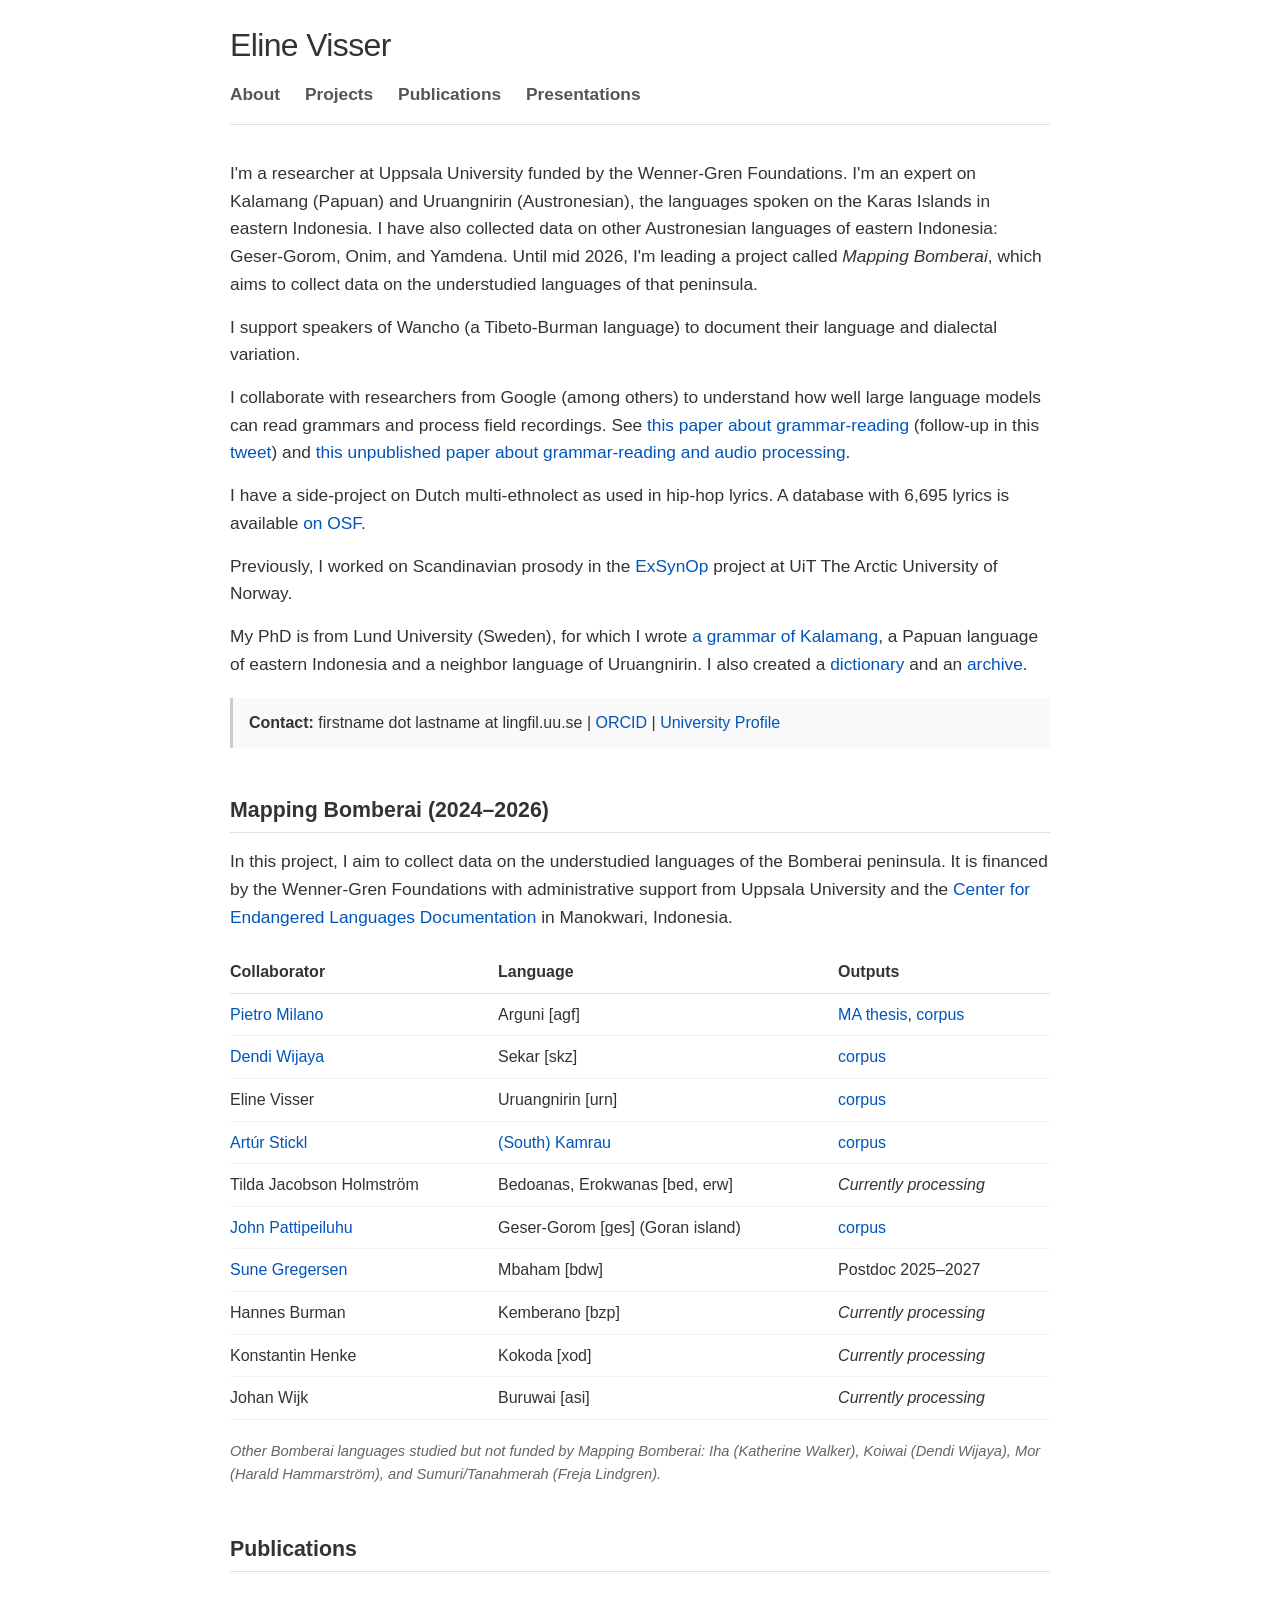
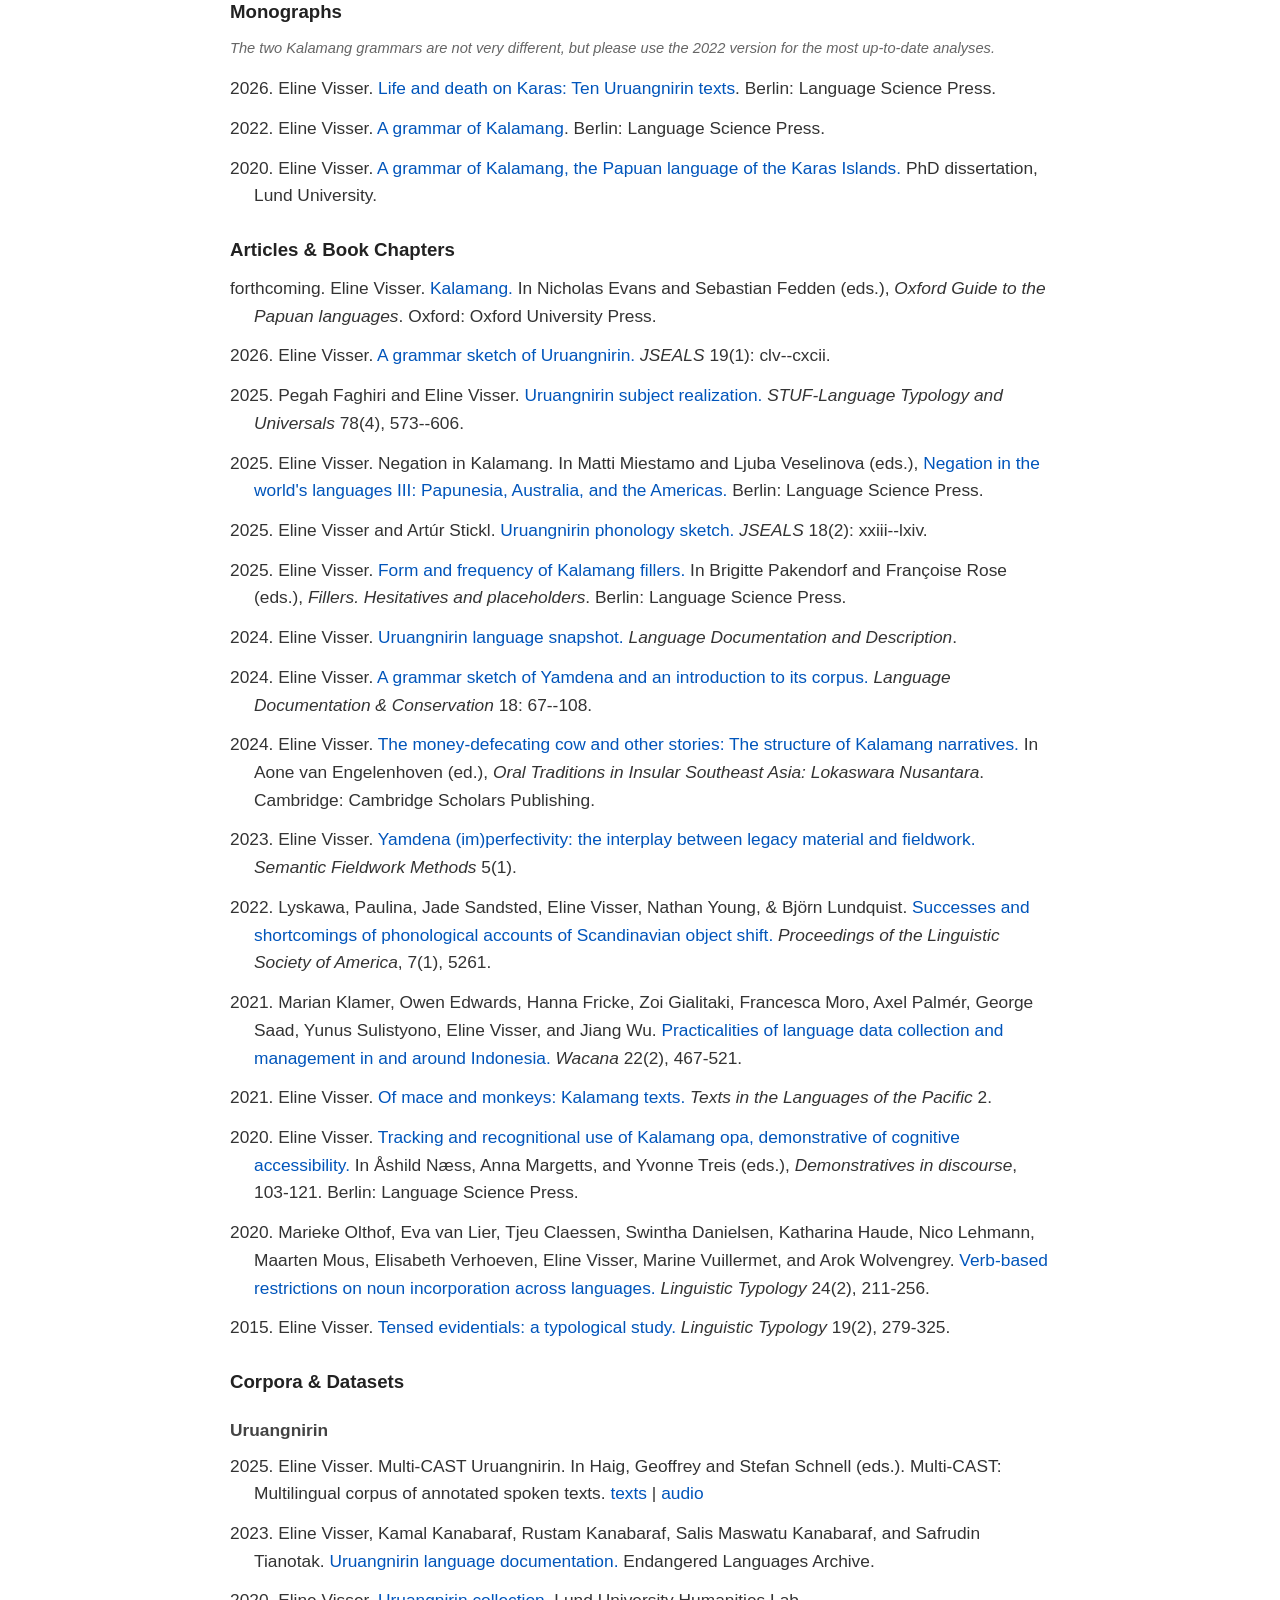
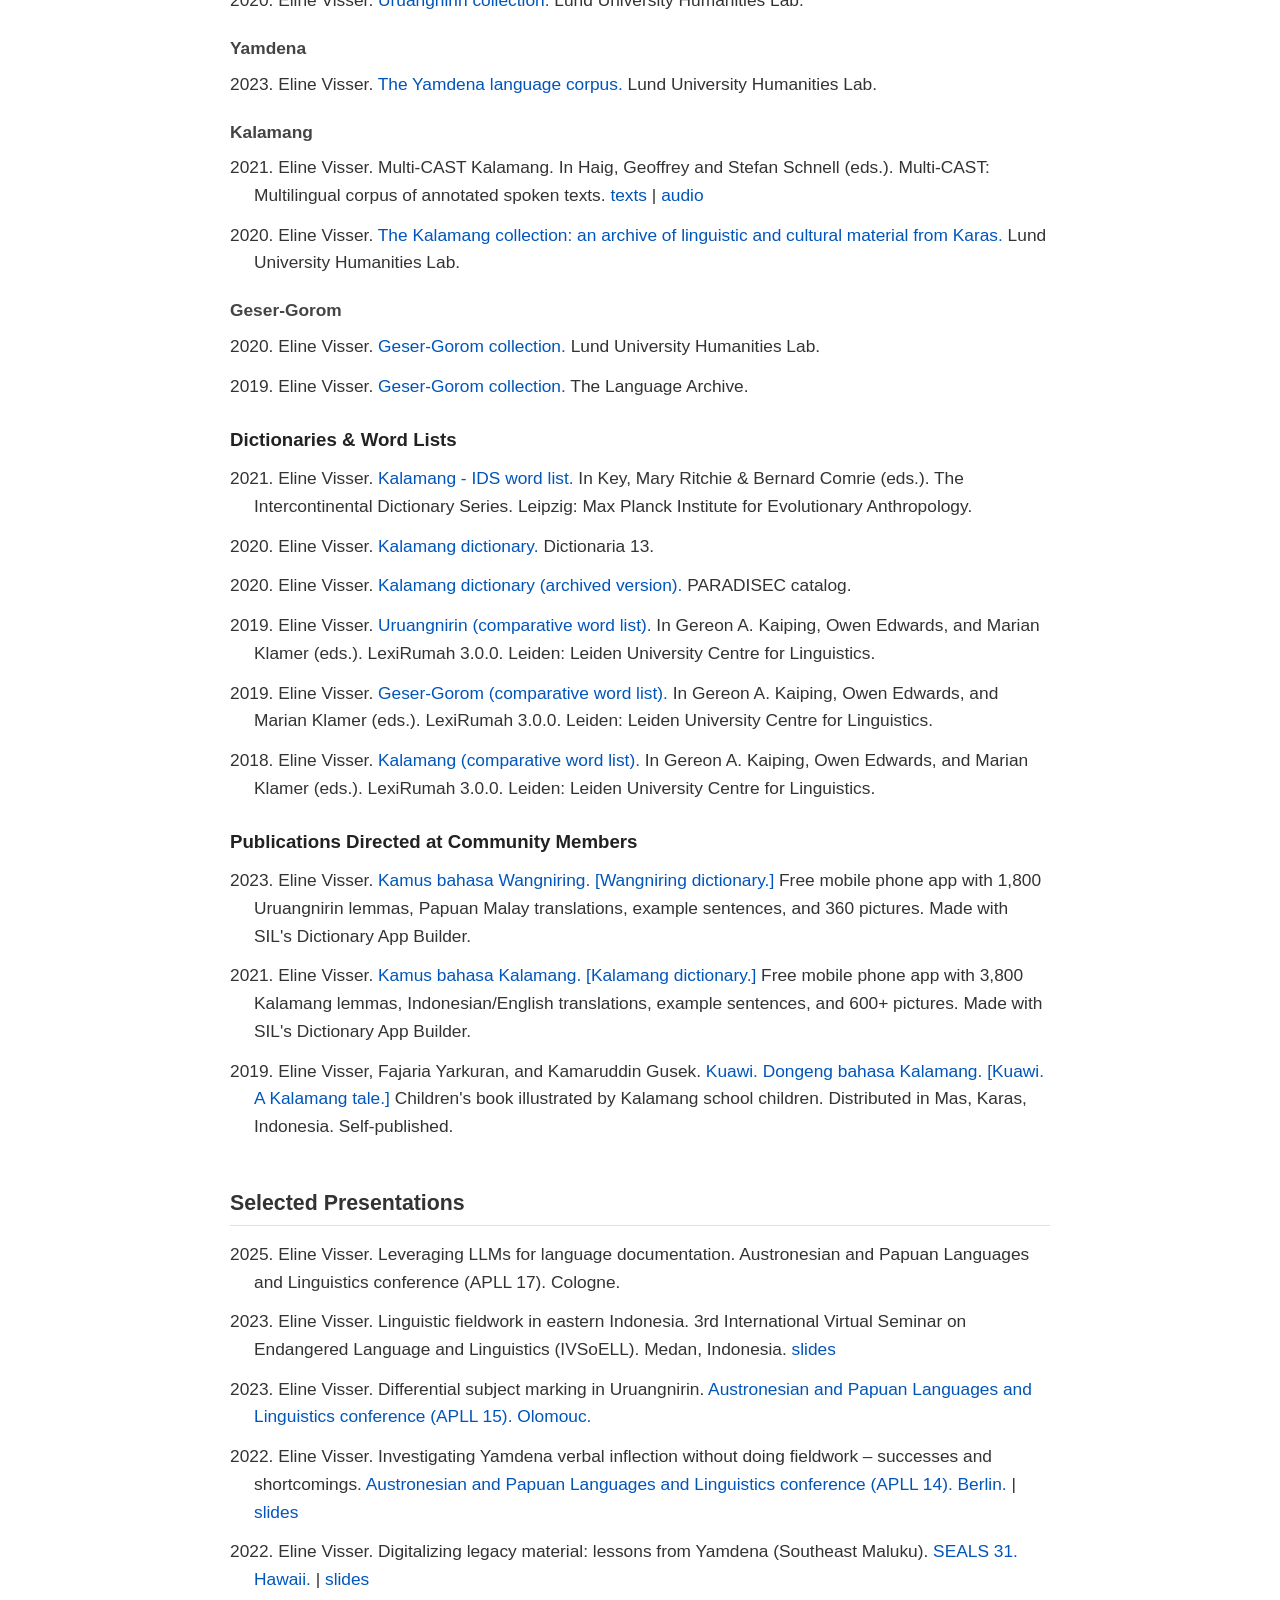
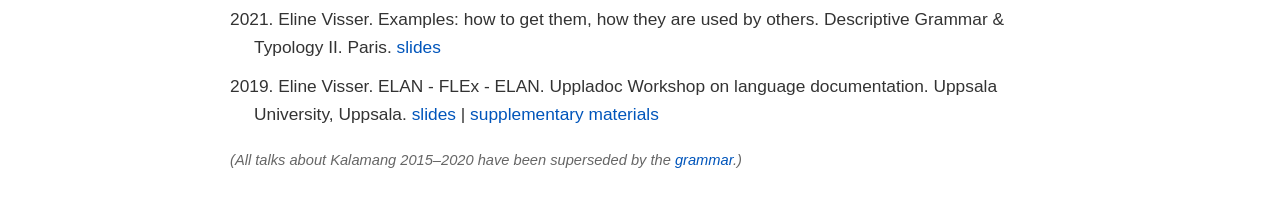
==== index.html @ e6d96c5e "link rel stylesheet" ====
<!DOCTYPE html>
<html lang="en">

<head>
    <meta charset="UTF-8">
    <meta name="viewport" content="width=device-width, initial-scale=1.0">
    <title>Eline Visser - Academic Page</title>
    <link rel="stylesheet" type="text/css" href="/css/main.css">
</head>

<body>

    <header>
        <h1>Eline Visser</h1>
        <nav>
            <ul>
                <li><a href="#about">About</a></li>
                <li><a href="#projects">Projects</a></li>
                <li><a href="#publications">Publications</a></li>
                <li><a href="#presentations">Presentations</a></li>
            </ul>
        </nav>
    </header>

    <main>
        <section id="about">
            <p>I'm a researcher at Uppsala University funded by the Wenner-Gren Foundations. I'm an expert on Kalamang (Papuan) and Uruangnirin (Austronesian), the languages spoken on the Karas Islands in eastern Indonesia. I have also collected data on other Austronesian languages of eastern Indonesia: Geser-Gorom, Onim, and Yamdena. Until mid 2026, I'm leading a project called <em>Mapping Bomberai</em>, which aims to collect data on the understudied languages of that peninsula.</p>

            <p>I support speakers of Wancho (a Tibeto-Burman language) to document their language and dialectal variation.</p>

            <p>I collaborate with researchers from Google (among others) to understand how well large language models can read grammars and process field recordings. See <a href="https://doi.org/10.48550/arXiv.2309.16575" target="_blank" rel="noopener noreferrer">this paper about grammar-reading</a> (follow-up in this <a href="https://twitter.com/jeffdean/status/1758149033473020081" target="_blank" rel="noopener noreferrer">tweet</a>) and <a href="https://openreview.net/forum?id=sjvz40tazX" target="_blank" rel="noopener noreferrer">this unpublished paper about grammar-reading and audio processing</a>.</p>

            <p>I have a side-project on Dutch multi-ethnolect as used in hip-hop lyrics. A database with 6,695 lyrics is available <a href="https://osf.io/e5wjt/" target="_blank" rel="noopener noreferrer">on OSF</a>.</p>

            <p>Previously, I worked on Scandinavian prosody in the <a href="https://en.uit.no/research/acqva/project?p_document_id=665279&pid=665743" target="_blank" rel="noopener noreferrer">ExSynOp</a> project at UiT The Arctic University of Norway.</p>

            <p>My PhD is from Lund University (Sweden), for which I wrote <a href="https://langsci-press.org/catalog/book/344" target="_blank" rel="noopener noreferrer">a grammar of Kalamang</a>, a Papuan language of eastern Indonesia and a neighbor language of Uruangnirin. I also created a <a href="https://dictionaria.clld.org/contributions/kalamang" target="_blank" rel="noopener noreferrer">dictionary</a> and an <a href="http://hdl.handle.net/10050/00-0000-0000-0004-275A-A@view" target="_blank" rel="noopener noreferrer">archive</a>.</p>

            <div class="contact-info">
                <strong>Contact:</strong> firstname dot lastname at lingfil.uu.se | 
                <a href="https://orcid.org/0000-0001-8131-2302" target="_blank" rel="noopener noreferrer">ORCID</a> | 
                <a href="https://www.uu.se/kontakt-och-organisation/personal?query=N24-1151" target="_blank" rel="noopener noreferrer">University Profile</a>
            </div>
        </section>

        <section id="projects">
            <h2>Mapping Bomberai (2024–2026)</h2>
            <p>In this project, I aim to collect data on the understudied languages of the Bomberai peninsula. It is financed by the Wenner-Gren Foundations with administrative support from Uppsala University and the <a href="https://celd.phil-fak.uni-koeln.de/" target="_blank" rel="noopener noreferrer">Center for Endangered Languages Documentation</a> in Manokwari, Indonesia.</p>

            <table>
                <thead>
                    <tr>
                        <th>Collaborator</th>
                        <th>Language</th>
                        <th>Outputs</th>
                    </tr>
                </thead>
                <tbody>
                    <tr>
                        <td><a href="https://sites.google.com/view/pietro-milano/home-page" target="_blank" rel="noopener noreferrer">Pietro Milano</a></td>
                        <td>Arguni [agf]</td>
                        <td><a href="https://studenttheses.uu.nl/handle/20.500.12932/49378" target="_blank" rel="noopener noreferrer">MA thesis</a>, <a href="https://catalog.paradisec.org.au/collections/PM1" target="_blank" rel="noopener noreferrer">corpus</a></td>
                    </tr>
                    <tr>
                        <td><a href="https://scholar.google.com/citations?user=8Uvg9igAAAAJ&hl=id" target="_blank" rel="noopener noreferrer">Dendi Wijaya</a></td>
                        <td>Sekar [skz]</td>
                        <td><a href="https://catalog.paradisec.org.au/collections/DW1/" target="_blank" rel="noopener noreferrer">corpus</a></td>
                    </tr>
                    <tr>
                        <td>Eline Visser</td>
                        <td>Uruangnirin [urn]</td>
                        <td><a href="http://hdl.handle.net/2196/db439a6c-2473-4c16-9801-cc071a32bc34" target="_blank" rel="noopener noreferrer">corpus</a></td>
                    </tr>
                    <tr>
                        <td><a href="https://www.uu.se/en/contact-and-organisation/staff?query=N25-316" target="_blank" rel="noopener noreferrer">Artúr Stickl</a></td>
                        <td><a href="https://glottolog.org/resource/languoid/id/sout3425" target="_blank" rel="noopener noreferrer">(South) Kamrau</a></td>
                        <td><a href="https://catalog.paradisec.org.au/collections/AS4" target="_blank" rel="noopener noreferrer">corpus</a></td>
                    </tr>
                    <tr>
                        <td>Tilda Jacobson Holmström</td>
                        <td>Bedoanas, Erokwanas [bed, erw]</td>
                        <td><em>Currently processing</em></td>
                    </tr>
                    <tr>
                        <td><a href="https://scholar.google.com/citations?user=vqzNWm8AAAAJ&hl=id" target="_blank" rel="noopener noreferrer">John Pattipeiluhu</a></td>
                        <td>Geser-Gorom [ges] (Goran island)</td>
                        <td><a href="https://catalog.paradisec.org.au/collections/JAP1" target="_blank" rel="noopener noreferrer">corpus</a></td>
                    </tr>
                    <tr>
                        <td><a href="https://sgregersen.github.io/" target="_blank" rel="noopener noreferrer">Sune Gregersen</a></td>
                        <td>Mbaham [bdw]</td>
                        <td>Postdoc 2025–2027</td>
                    </tr>
                    <tr>
                        <td>Hannes Burman</td>
                        <td>Kemberano [bzp]</td>
                        <td><em>Currently processing</em></td>
                    </tr>
                    <tr>
                        <td>Konstantin Henke</td>
                        <td>Kokoda [xod]</td>
                        <td><em>Currently processing</em></td>
                    </tr>
                    <tr>
                        <td>Johan Wijk</td>
                        <td>Buruwai [asi]</td>
                        <td><em>Currently processing</em></td>
                    </tr>
                </tbody>
            </table>

            <p class="note">Other Bomberai languages studied but not funded by Mapping Bomberai: Iha (Katherine Walker), Koiwai (Dendi Wijaya), Mor (Harald Hammarström), and Sumuri/Tanahmerah (Freja Lindgren).</p>
        </section>

        <section id="publications">
            <h2>Publications</h2>

            <h3>Monographs</h3>
            <p class="note">The two Kalamang grammars are not very different, but please use the 2022 version for the most up-to-date analyses.</p>
            <ul class="bib-list">
                <li>2026. Eline Visser. <a href="https://langsci-press.org/catalog/book/586" target="_blank" rel="noopener noreferrer">Life and death on Karas: Ten Uruangnirin texts</a>. Berlin: Language Science Press.</li>
                <li>2022. Eline Visser. <a href="https://langsci-press.org/catalog/book/344" target="_blank" rel="noopener noreferrer">A grammar of Kalamang</a>. Berlin: Language Science Press.</li>
                <li>2020. Eline Visser. <a href="https://portal.research.lu.se/en/publications/a-grammar-of-kalamang-the-papuan-language-of-the-karas-islands" target="_blank" rel="noopener noreferrer">A grammar of Kalamang, the Papuan language of the Karas Islands.</a> PhD dissertation, Lund University.</li>
            </ul>

            <h3>Articles & Book Chapters</h3>
            <ul class="bib-list">
                <li>forthcoming. Eline Visser. <a href="https://global.oup.com/academic/product/the-oxford-guide-to-the-papuan-languages-9780198849483" target="_blank" rel="noopener noreferrer">Kalamang.</a> In Nicholas Evans and Sebastian Fedden (eds.), <em>Oxford Guide to the Papuan languages</em>. Oxford: Oxford University Press.</li>
                <li>2026. Eline Visser. <a href="https://doi.org/10.21313/10524/52559" target="_blank" rel="noopener noreferrer">A grammar sketch of Uruangnirin.</a> <em>JSEALS</em> 19(1): clv--cxcii.</li>
                <li>2025. Pegah Faghiri and Eline Visser. <a href="https://doi.org/10.1515/stuf-2025-2025" target="_blank" rel="noopener noreferrer">Uruangnirin subject realization.</a> <em>STUF-Language Typology and Universals</em> 78(4), 573--606.</li>
                <li>2025. Eline Visser. Negation in Kalamang. In Matti Miestamo and Ljuba Veselinova (eds.), <a href="https://langsci-press.org/catalog/book/497" target="_blank" rel="noopener noreferrer">Negation in the world's languages III: Papunesia, Australia, and the Americas.</a> Berlin: Language Science Press.</li>
                <li>2025. Eline Visser and Artúr Stickl. <a href="https://hdl.handle.net/10524/52547" target="_blank" rel="noopener noreferrer">Uruangnirin phonology sketch.</a> <em>JSEALS</em> 18(2): xxiii--lxiv.</li>
                <li>2025. Eline Visser. <a href="https://langsci-press.org/catalog/book/484" target="_blank" rel="noopener noreferrer">Form and frequency of Kalamang fillers.</a> In Brigitte Pakendorf and Françoise Rose (eds.), <em>Fillers. Hesitatives and placeholders</em>. Berlin: Language Science Press.</li>
                <li>2024. Eline Visser. <a href="https://doi.org/10.25894/ldd.993" target="_blank" rel="noopener noreferrer">Uruangnirin language snapshot.</a> <em>Language Documentation and Description</em>.</li>
                <li>2024. Eline Visser. <a href="https://hdl.handle.net/10125/74789" target="_blank" rel="noopener noreferrer">A grammar sketch of Yamdena and an introduction to its corpus.</a> <em>Language Documentation & Conservation</em> 18: 67--108.</li>
                <li>2024. Eline Visser. <a href="https://www.cambridgescholars.com/product/978-1-5275-6051-2/" target="_blank" rel="noopener noreferrer">The money-defecating cow and other stories: The structure of Kalamang narratives.</a> In Aone van Engelenhoven (ed.), <em>Oral Traditions in Insular Southeast Asia: Lokaswara Nusantara</em>. Cambridge: Cambridge Scholars Publishing.</li>
                <li>2023. Eline Visser. <a href="https://ojs.library.ubc.ca/index.php/storyboards/issue/view/183154" target="_blank" rel="noopener noreferrer">Yamdena (im)perfectivity: the interplay between legacy material and fieldwork.</a> <em>Semantic Fieldwork Methods</em> 5(1).</li>
                <li>2022. Lyskawa, Paulina, Jade Sandsted, Eline Visser, Nathan Young, & Björn Lundquist. <a href="https://doi.org/10.3765/plsa.v7i1.5261" target="_blank" rel="noopener noreferrer">Successes and shortcomings of phonological accounts of Scandinavian object shift.</a> <em>Proceedings of the Linguistic Society of America</em>, 7(1), 5261.</li>
                <li>2021. Marian Klamer, Owen Edwards, Hanna Fricke, Zoi Gialitaki, Francesca Moro, Axel Palmér, George Saad, Yunus Sulistyono, Eline Visser, and Jiang Wu. <a href="https://wacana.ui.ac.id/index.php/wjhi/issue/view/54/showToc" target="_blank" rel="noopener noreferrer">Practicalities of language data collection and management in and around Indonesia.</a> <em>Wacana</em> 22(2), 467-521.</li>
                <li>2021. Eline Visser. <a href="https://www.langlxmelanesia.com/tilp" target="_blank" rel="noopener noreferrer">Of mace and monkeys: Kalamang texts.</a> <em>Texts in the Languages of the Pacific</em> 2.</li>
                <li>2020. Eline Visser. <a href="https://zenodo.org/record/4054814" target="_blank" rel="noopener noreferrer">Tracking and recognitional use of Kalamang opa, demonstrative of cognitive accessibility.</a> In Åshild Næss, Anna Margetts, and Yvonne Treis (eds.), <em>Demonstratives in discourse</em>, 103-121. Berlin: Language Science Press.</li>
                <li>2020. Marieke Olthof, Eva van Lier, Tjeu Claessen, Swintha Danielsen, Katharina Haude, Nico Lehmann, Maarten Mous, Elisabeth Verhoeven, Eline Visser, Marine Vuillermet, and Arok Wolvengrey. <a href="https://www.degruyter.com/document/doi/10.1515/lingty-2020-2054/html" target="_blank" rel="noopener noreferrer">Verb-based restrictions on noun incorporation across languages.</a> <em>Linguistic Typology</em> 24(2), 211-256.</li>
                <li>2015. Eline Visser. <a href="https://www.degruyter.com/document/doi/10.1515/lingty-2015-0009/html" target="_blank" rel="noopener noreferrer">Tensed evidentials: a typological study.</a> <em>Linguistic Typology</em> 19(2), 279-325.</li>
            </ul>

            <h3>Corpora & Datasets</h3>
            
            <h4>Uruangnirin</h4>
            <ul class="bib-list">
                <li>2025. Eline Visser. Multi-CAST Uruangnirin. In Haig, Geoffrey and Stefan Schnell (eds.). Multi-CAST: Multilingual corpus of annotated spoken texts. <a href="https://doi.org/10.48564/unibafd-jqgfp-vkj64" target="_blank" rel="noopener noreferrer">texts</a> | <a href="https://fis.uni-bamberg.de/handle/uniba/109180" target="_blank" rel="noopener noreferrer">audio</a></li>
                <li>2023. Eline Visser, Kamal Kanabaraf, Rustam Kanabaraf, Salis Maswatu Kanabaraf, and Safrudin Tianotak. <a href="http://hdl.handle.net/2196/db439a6c-2473-4c16-9801-cc071a32bc34" target="_blank" rel="noopener noreferrer">Uruangnirin language documentation.</a> Endangered Languages Archive.</li>
                <li>2020. Eline Visser. <a href="http://hdl.handle.net/10050/00-0000-0000-0003-C3E7-F@view" target="_blank" rel="noopener noreferrer">Uruangnirin collection.</a> Lund University Humanities Lab.</li>
            </ul>

            <h4>Yamdena</h4>
            <ul class="bib-list">
                <li>2023. Eline Visser. <a href="https://archive.humlab.lu.se/flat/islandora/object/lat%3A10050_da872602_a1ae_434a_a2fa_b5f3df776f91" target="_blank" rel="noopener noreferrer">The Yamdena language corpus.</a> Lund University Humanities Lab.</li>
            </ul>

            <h4>Kalamang</h4>
            <ul class="bib-list">
                <li>2021. Eline Visser. Multi-CAST Kalamang. In Haig, Geoffrey and Stefan Schnell (eds.). Multi-CAST: Multilingual corpus of annotated spoken texts. <a href="https://doi.org/10.48564/unibafd-jqgfp-vkj64" target="_blank" rel="noopener noreferrer">texts</a> | <a href="https://doi.org/10.48564/unibafd-z9wt8-jwd54" target="_blank" rel="noopener noreferrer">audio</a></li>
                <li>2020. Eline Visser. <a href="https://archive.humlab.lu.se/flat/islandora/object/lat%3A10050_00_0000_0000_0003_C3E8_1" target="_blank" rel="noopener noreferrer">The Kalamang collection: an archive of linguistic and cultural material from Karas.</a> Lund University Humanities Lab.</li>
            </ul>

            <h4>Geser-Gorom</h4>
            <ul class="bib-list">
                <li>2020. Eline Visser. <a href="http://hdl.handle.net/10050/00-0000-0000-0004-1F4A-9@view" target="_blank" rel="noopener noreferrer">Geser-Gorom collection.</a> Lund University Humanities Lab.</li>
                <li>2019. Eline Visser. <a href="https://hdl.handle.net/1839/8cdfd654-00e2-4c39-bc5f-882726eb6a31" target="_blank" rel="noopener noreferrer">Geser-Gorom collection.</a> The Language Archive.</li>
            </ul>

            <h3>Dictionaries & Word Lists</h3>
            <ul class="bib-list">
                <li>2021. Eline Visser. <a href="https://ids.clld.org/contributions/844" target="_blank" rel="noopener noreferrer">Kalamang - IDS word list.</a> In Key, Mary Ritchie & Bernard Comrie (eds.). The Intercontinental Dictionary Series. Leipzig: Max Planck Institute for Evolutionary Anthropology.</li>
                <li>2020. Eline Visser. <a href="https://dictionaria.clld.org/contributions/kalamang" target="_blank" rel="noopener noreferrer">Kalamang dictionary.</a> Dictionaria 13.</li>
                <li>2020. Eline Visser. <a href="https://catalog.paradisec.org.au/collections/EV1" target="_blank" rel="noopener noreferrer">Kalamang dictionary (archived version).</a> PARADISEC catalog.</li>
                <li>2019. Eline Visser. <a href="https://lexirumah.model-ling.eu/languages/urua1244" target="_blank" rel="noopener noreferrer">Uruangnirin (comparative word list).</a> In Gereon A. Kaiping, Owen Edwards, and Marian Klamer (eds.). LexiRumah 3.0.0. Leiden: Leiden University Centre for Linguistics.</li>
                <li>2019. Eline Visser. <a href="https://lexirumah.model-ling.eu/languages/gese1240" target="_blank" rel="noopener noreferrer">Geser-Gorom (comparative word list).</a> In Gereon A. Kaiping, Owen Edwards, and Marian Klamer (eds.). LexiRumah 3.0.0. Leiden: Leiden University Centre for Linguistics.</li>
                <li>2018. Eline Visser. <a href="https://lexirumah.model-ling.eu/languages/kara1499" target="_blank" rel="noopener noreferrer">Kalamang (comparative word list).</a> In Gereon A. Kaiping, Owen Edwards, and Marian Klamer (eds.). LexiRumah 3.0.0. Leiden: Leiden University Centre for Linguistics.</li>
            </ul>

            <h3>Publications Directed at Community Members</h3>
            <ul class="bib-list">
                <li>2023. Eline Visser. <a href="https://uio-my.sharepoint.com/:u:/g/personal/elinevi_uio_no/ESHRFYAwjtFLtpJppoIfFdAB8MI_vp3sbc1Xg5xFx4ZTmA?e=lMkgmE" target="_blank" rel="noopener noreferrer">Kamus bahasa Wangniring. [Wangniring dictionary.]</a> Free mobile phone app with 1,800 Uruangnirin lemmas, Papuan Malay translations, example sentences, and 360 pictures. Made with SIL's Dictionary App Builder.</li>
                <li>2021. Eline Visser. <a href="https://uio-my.sharepoint.com/:u:/g/personal/elinevi_uio_no/EdrzR77Nz1NNv7J6mN55kskBEZHq_jNtq8t_vChr0F2YAg?e=zghN8U" target="_blank" rel="noopener noreferrer">Kamus bahasa Kalamang. [Kalamang dictionary.]</a> Free mobile phone app with 3,800 Kalamang lemmas, Indonesian/English translations, example sentences, and 600+ pictures. Made with SIL's Dictionary App Builder.</li>
                <li>2019. Eline Visser, Fajaria Yarkuran, and Kamaruddin Gusek. <a href="https://mfr.de-1.osf.io/render?url=https://osf.io/4vxat/?direct%26mode=render%26action=download%26mode=render" target="_blank" rel="noopener noreferrer">Kuawi. Dongeng bahasa Kalamang. [Kuawi. A Kalamang tale.]</a> Children's book illustrated by Kalamang school children. Distributed in Mas, Karas, Indonesia. Self-published.</li>
            </ul>
        </section>

        <section id="presentations">
            <h2>Selected Presentations</h2>
            <ul class="bib-list">
                <li>2025. Eline Visser. Leveraging LLMs for language documentation. Austronesian and Papuan Languages and Linguistics conference (APLL 17). Cologne.</li>
                <li>2023. Eline Visser. Linguistic fieldwork in eastern Indonesia. 3rd International Virtual Seminar on Endangered Language and Linguistics (IVSoELL). Medan, Indonesia. <a href="https://osf.io/mj9fn?view_only=b3cdb575d70d41dd9e6574bf509f80cf" target="_blank" rel="noopener noreferrer">slides</a></li>
                <li>2023. Eline Visser. Differential subject marking in Uruangnirin. <a href="https://sites.google.com/view/apll15-olomouc/home" target="_blank" rel="noopener noreferrer">Austronesian and Papuan Languages and Linguistics conference (APLL 15). Olomouc.</a></li>
                <li>2022. Eline Visser. Investigating Yamdena verbal inflection without doing fieldwork – successes and shortcomings. <a href="https://sites.google.com/view/apll14-conference/main-page" target="_blank" rel="noopener noreferrer">Austronesian and Papuan Languages and Linguistics conference (APLL 14). Berlin.</a> | <a href="https://osf.io/vuw6e?view_only=13e92a297d5949b28a89072d09cd0124" target="_blank" rel="noopener noreferrer">slides</a></li>
                <li>2022. Eline Visser. Digitalizing legacy material: lessons from Yamdena (Southeast Maluku). <a href="http://ling.lll.hawaii.edu/sites/seaconfs/" target="_blank" rel="noopener noreferrer">SEALS 31. Hawaii.</a> | <a href="https://osf.io/bs247?view_only=b9a1205977c4436b82b451f171ea033b" target="_blank" rel="noopener noreferrer">slides</a></li>
                <li>2021. Eline Visser. Examples: how to get them, how they are used by others. Descriptive Grammar & Typology II. Paris. <a href="https://mfr.de-1.osf.io/render?url=https://osf.io/4z98k/?direct%26mode=render%26action=download%26mode=render" target="_blank" rel="noopener noreferrer">slides</a></li>
                <li>2019. Eline Visser. ELAN - FLEx - ELAN. Uppladoc Workshop on language documentation. Uppsala University, Uppsala. <a href="https://mfr.de-1.osf.io/render?url=https://osf.io/kawhg/?direct%26mode=render%26action=download%26mode=render" target="_blank" rel="noopener noreferrer">slides</a> | <a href="https://osf.io/y9aj8/files/" target="_blank" rel="noopener noreferrer">supplementary materials</a></li>
            </ul>
            <p class="note">(All talks about Kalamang 2015–2020 have been superseded by the <a href="https://langsci-press.org/catalog/book/344" target="_blank" rel="noopener noreferrer">grammar</a>.)</p>
        </section>
    </main>

</body>

</html>
---- css/main.css ----
/* Core Page Layout & Typography */
body {
    /* Optima first; falls back to clean modern system fonts if Optima isn't installed */
    font-family: 'Optima', -apple-system, BlinkMacSystemFont, 'Segoe UI', Roboto, Helvetica, Arial, sans-serif;
    font-size: 13pt;
    line-height: 1.6;
    color: #333333;
    max-width: 820px;
    width: 90%;
    margin: 0 auto 40px auto;
    background-color: #ffffff;
}

/* Sticky Header & Navigation */
header {
    position: sticky;
    top: 0;
    background-color: #ffffff; /* Blocks content scrolling beneath it */
    border-bottom: 1px solid #e0e0e0;
    padding: 20px 0 15px 0;
    margin-bottom: 35px;
    z-index: 1000;
}

h1 {
    font-size: 24pt;
    font-weight: normal;
    margin: 0 0 10px 0;
    letter-spacing: -0.02em;
}

nav ul, footer ul {
    font-family: inherit;
    padding: 0;
    margin: 0;
    list-style: none;
    font-weight: bold;
}

nav ul li, footer ul li {
    display: inline-block;
    margin-right: 20px;
}

/* Links & Interactivity */
a {
    text-decoration: none;
    color: #0055bb;
}

a:hover {
    text-decoration: underline;
    color: #003388;
}

a:visited {
    color: #551a8b;
}

nav a {
    color: #555555;
}

nav a:hover {
    color: #000000;
    text-decoration: none;
}

/* Headings */
h2 {
    font-size: 16pt;
    font-weight: bold;
    border-bottom: 1px solid #e0e0e0;
    padding-bottom: 5px;
    margin-top: 45px;
    margin-bottom: 15px;
}

h3 {
    font-size: 14pt;
    font-weight: bold;
    margin-top: 25px;
    margin-bottom: 10px;
    color: #222222;
}

h4 {
    font-size: 13pt;
    font-weight: bold;
    margin-top: 20px;
    margin-bottom: 8px;
    color: #444444;
}

/* Paragraphs & Containers */
p {
    margin: 0 0 15px 0;
}

.contact-info {
    background-color: #f9f9f9;
    border-left: 3px solid #ccc;
    padding: 12px 16px;
    margin-top: 20px;
    font-size: 12pt;
}

/* Clean Academic Tables */
table {
    width: 100%;
    border-collapse: collapse;
    margin: 20px 0;
    font-size: 12pt;
}

th, td {
    text-align: left;
    padding: 8px 12px 8px 0;
    vertical-align: top;
    border-bottom: 1px solid #f0f0f0;
}

th {
    font-weight: bold;
    border-bottom: 1px solid #e0e0e0;
}

/* Publications & Citation Formatting */
.bib-list {
    list-style: none;
    padding: 0;
    margin: 0 0 20px 0;
}

.bib-list li {
    margin-bottom: 12px;
    padding-left: 24px;
    text-indent: -24px; /* Standard academic hanging indent */
}

.note {
    font-size: 11pt;
    color: #666666;
    font-style: italic;
}

/* Mobile Responsiveness */
@media (max-width: 600px) {
    body {
        width: 92%;
        margin-bottom: 20px;
        font-size: 12pt;
    }

    nav ul li {
        margin-right: 12px;
        margin-bottom: 4px;
    }

    .bib-list li {
        padding-left: 0;
        text-indent: 0;
    }
}
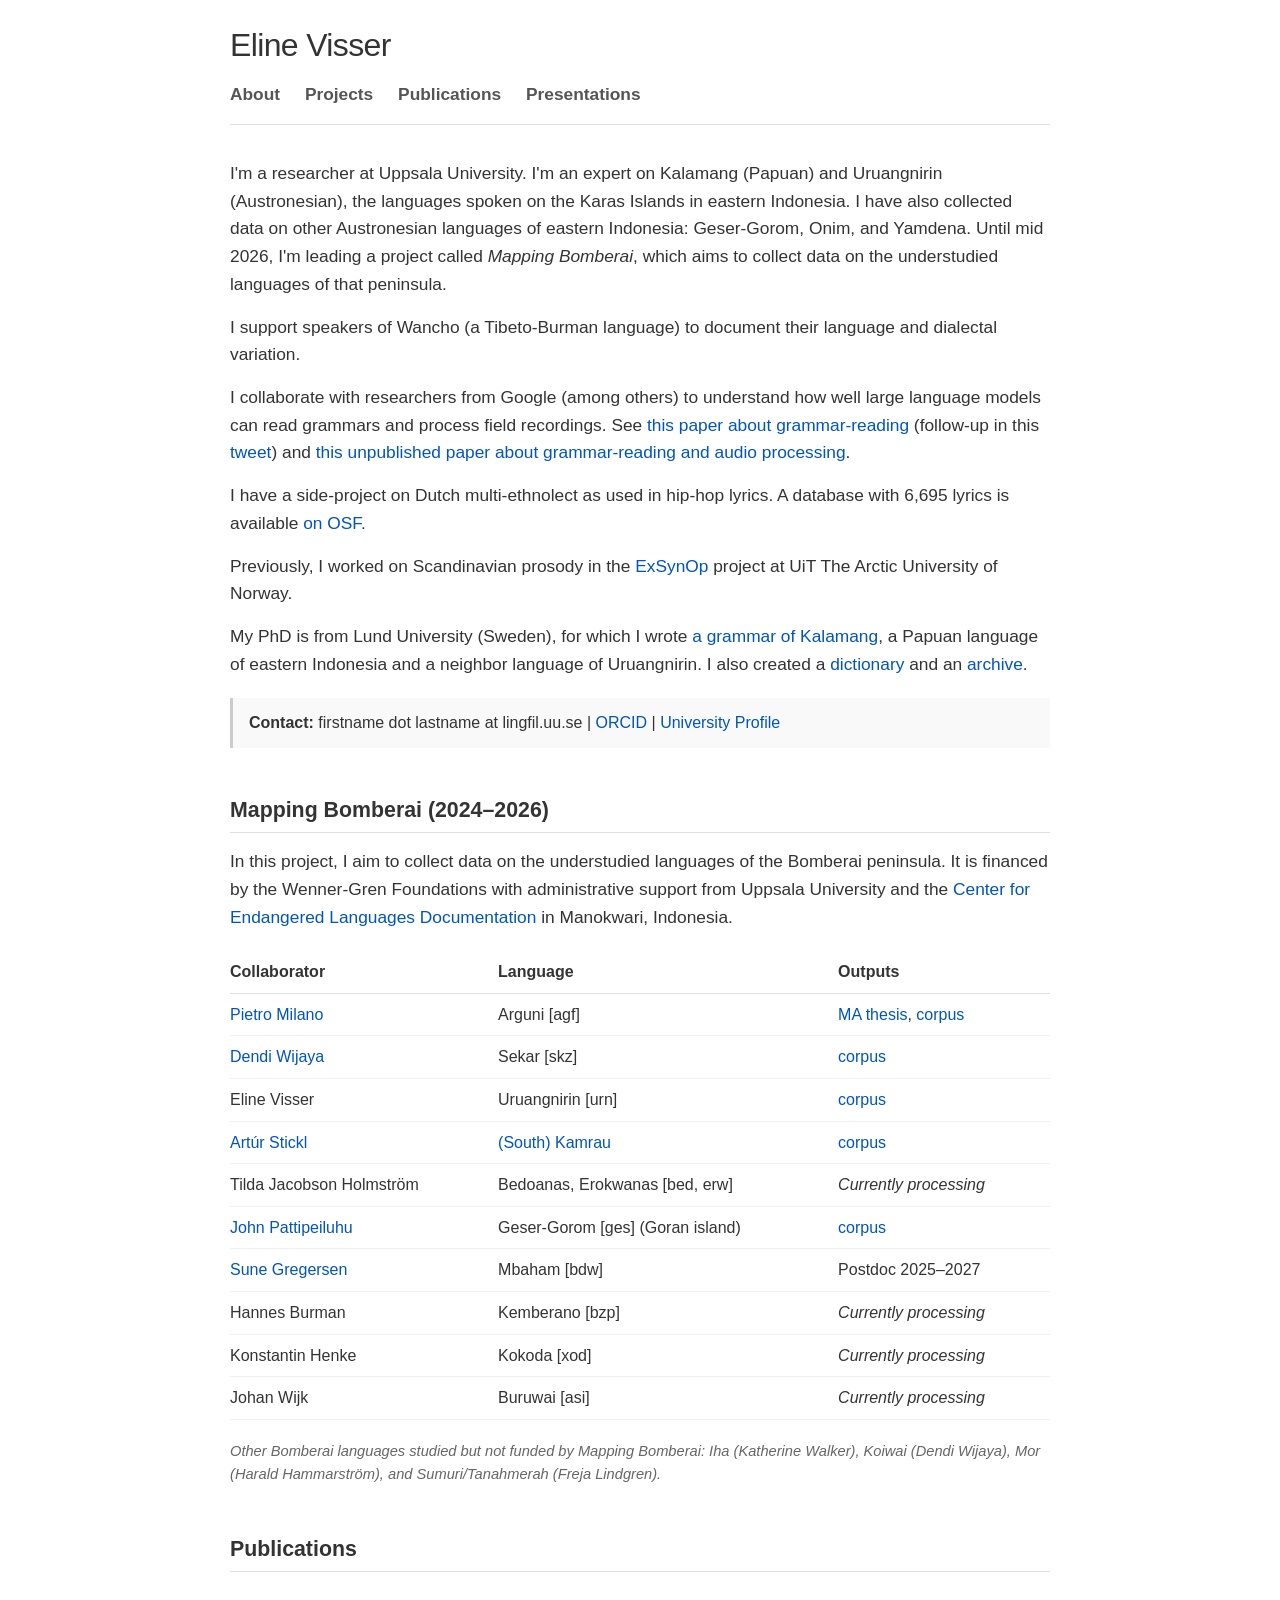
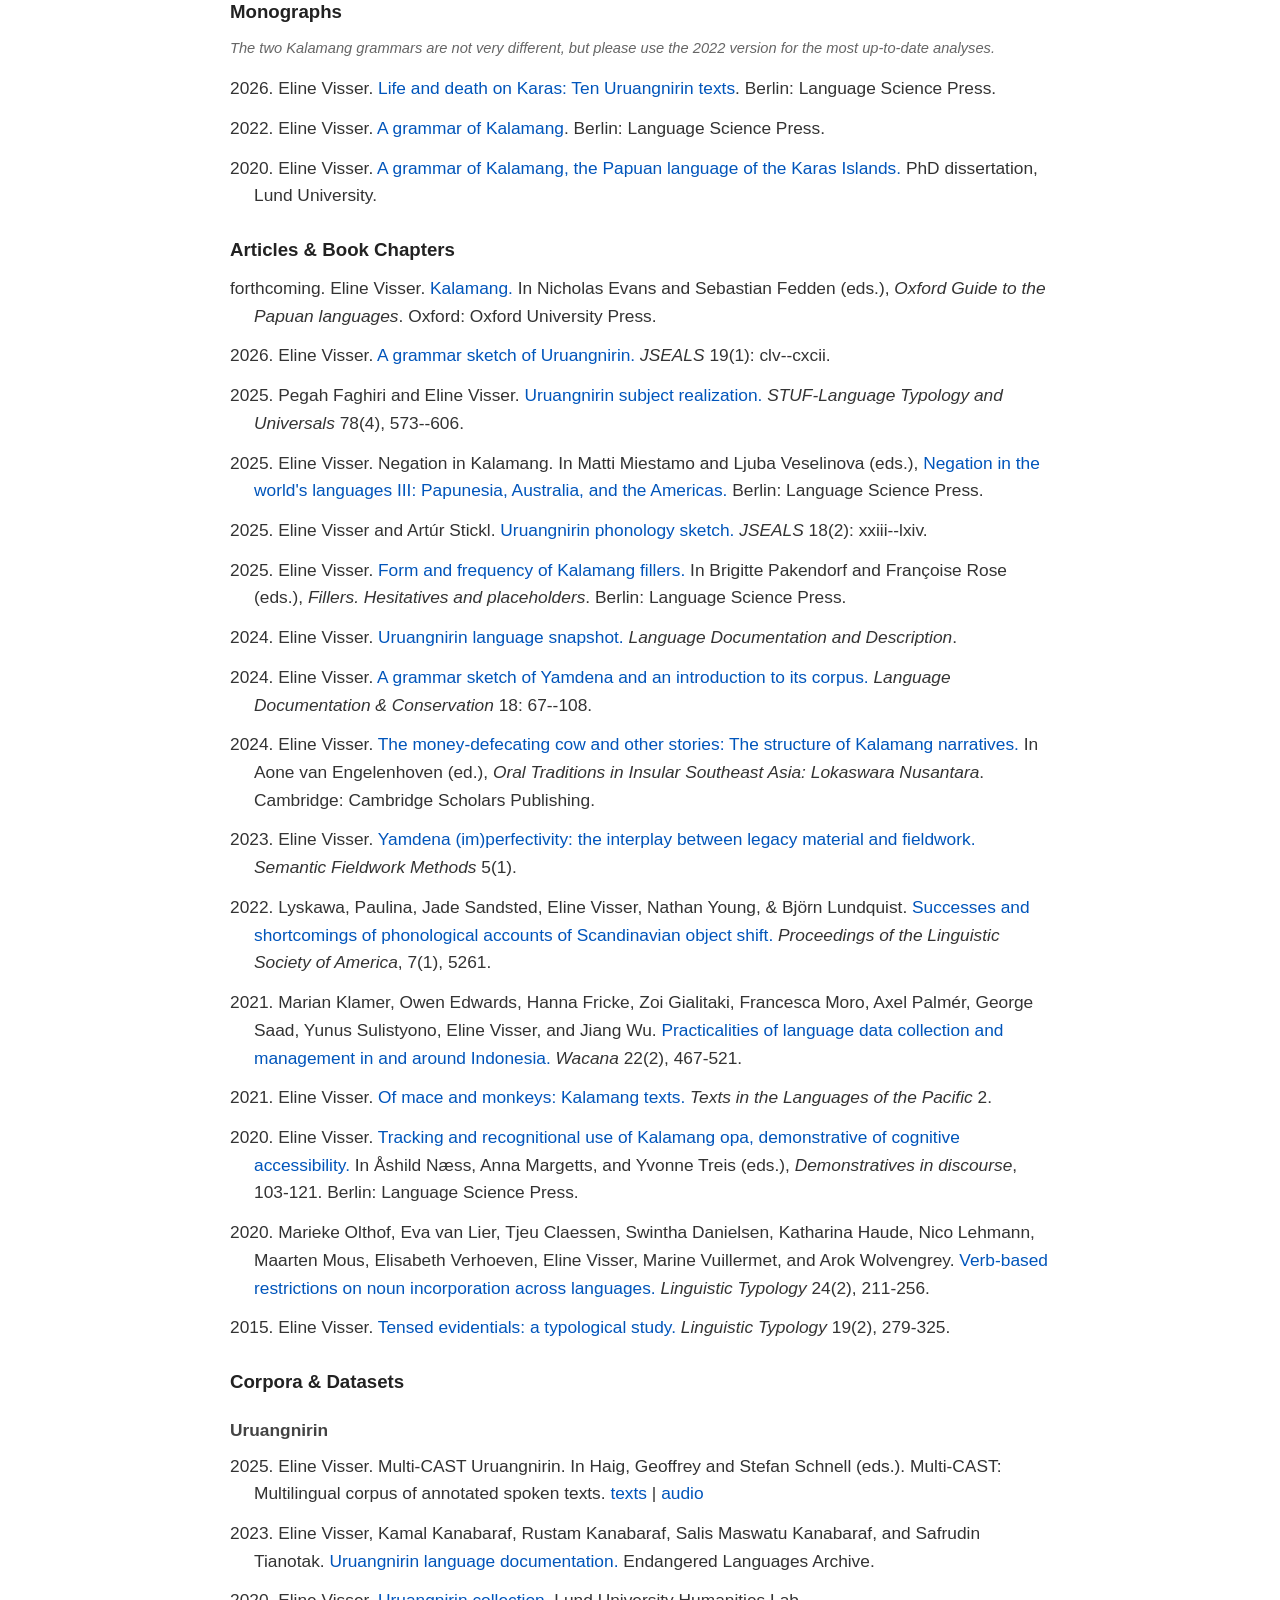
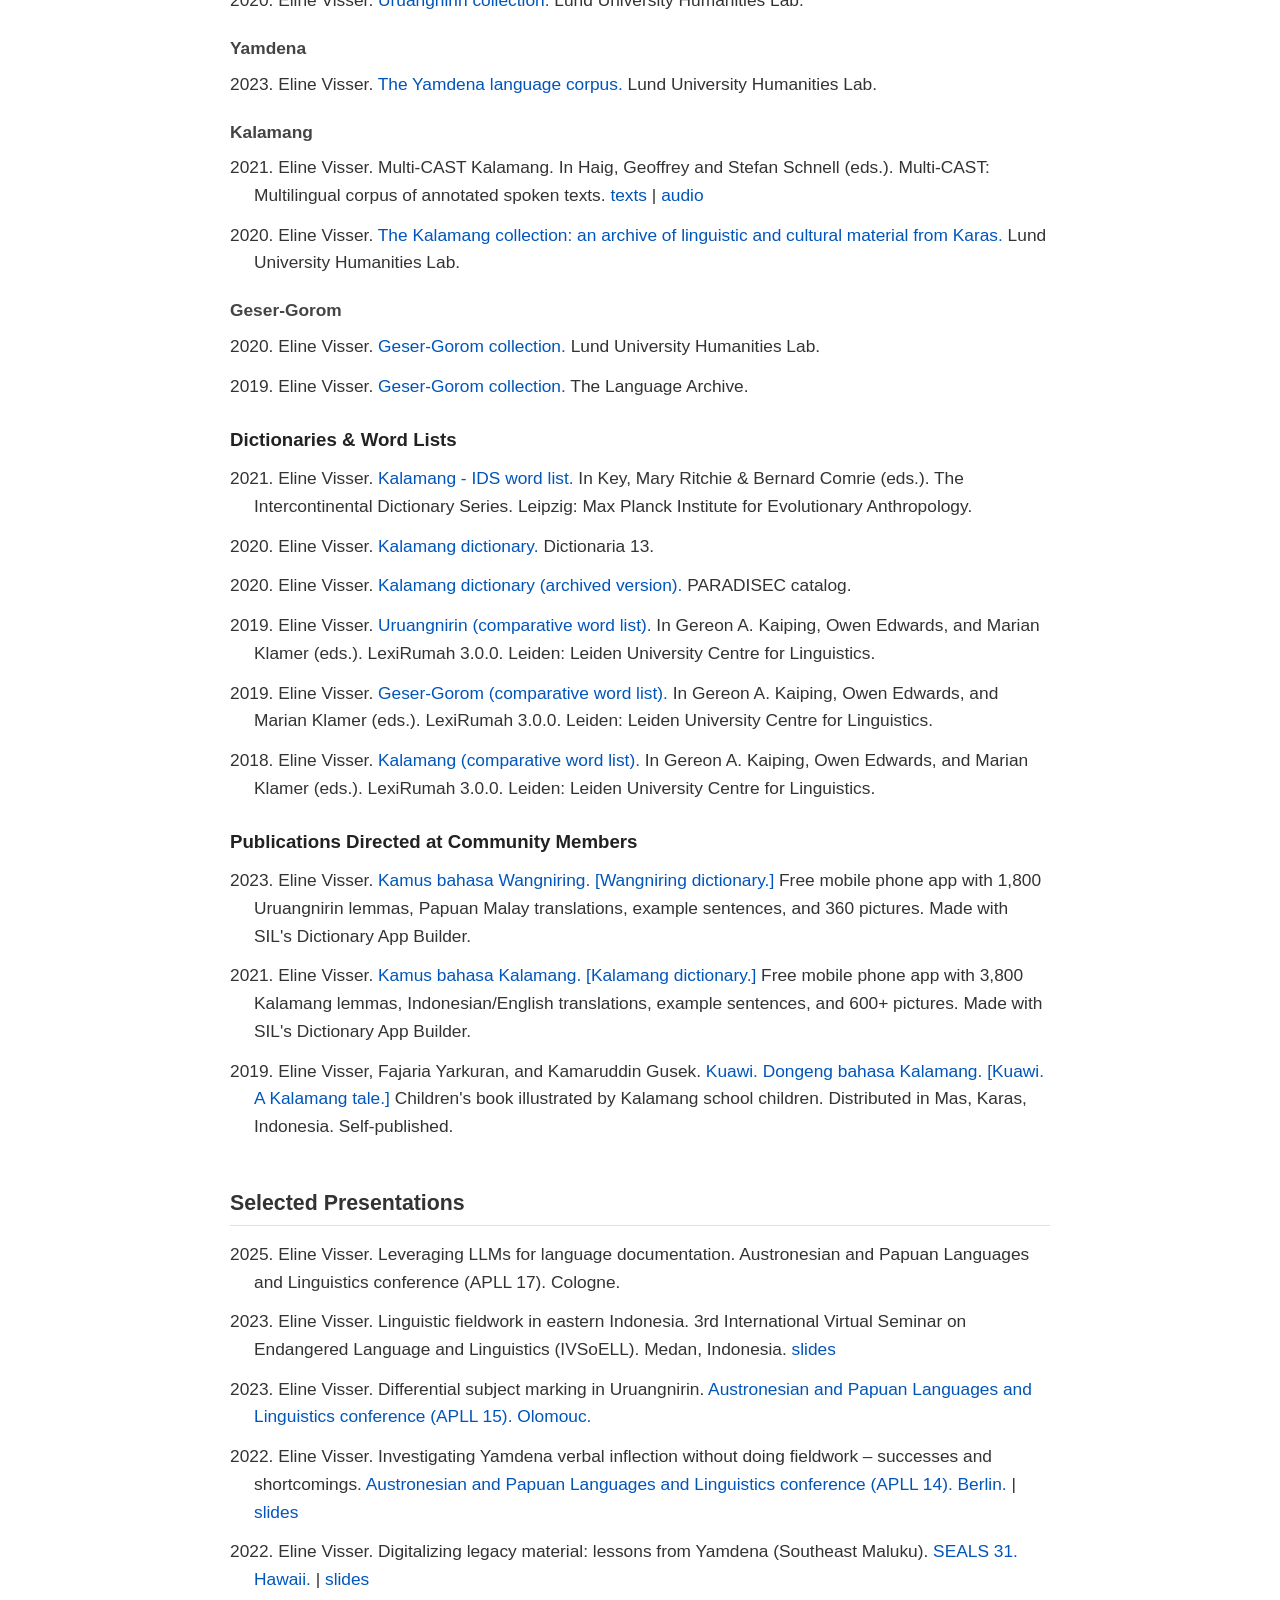
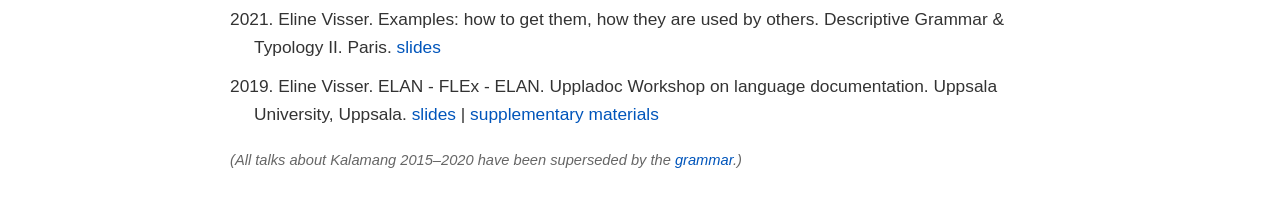
==== commit ecb069d3: "intro text" ====
--- a/index.html
+++ b/index.html
@@ -24,7 +24,7 @@
 
     <main>
         <section id="about">
-            <p>I'm a researcher at Uppsala University funded by the Wenner-Gren Foundations. I'm an expert on Kalamang (Papuan) and Uruangnirin (Austronesian), the languages spoken on the Karas Islands in eastern Indonesia. I have also collected data on other Austronesian languages of eastern Indonesia: Geser-Gorom, Onim, and Yamdena. Until mid 2026, I'm leading a project called <em>Mapping Bomberai</em>, which aims to collect data on the understudied languages of that peninsula.</p>
+            <p>I'm a researcher at Uppsala University. I'm an expert on Kalamang (Papuan) and Uruangnirin (Austronesian), the languages spoken on the Karas Islands in eastern Indonesia. I have also collected data on other Austronesian languages of eastern Indonesia: Geser-Gorom, Onim, and Yamdena. Until mid 2026, I'm leading a project called <em>Mapping Bomberai</em>, which aims to collect data on the understudied languages of that peninsula.</p>
 
             <p>I support speakers of Wancho (a Tibeto-Burman language) to document their language and dialectal variation.</p>
 
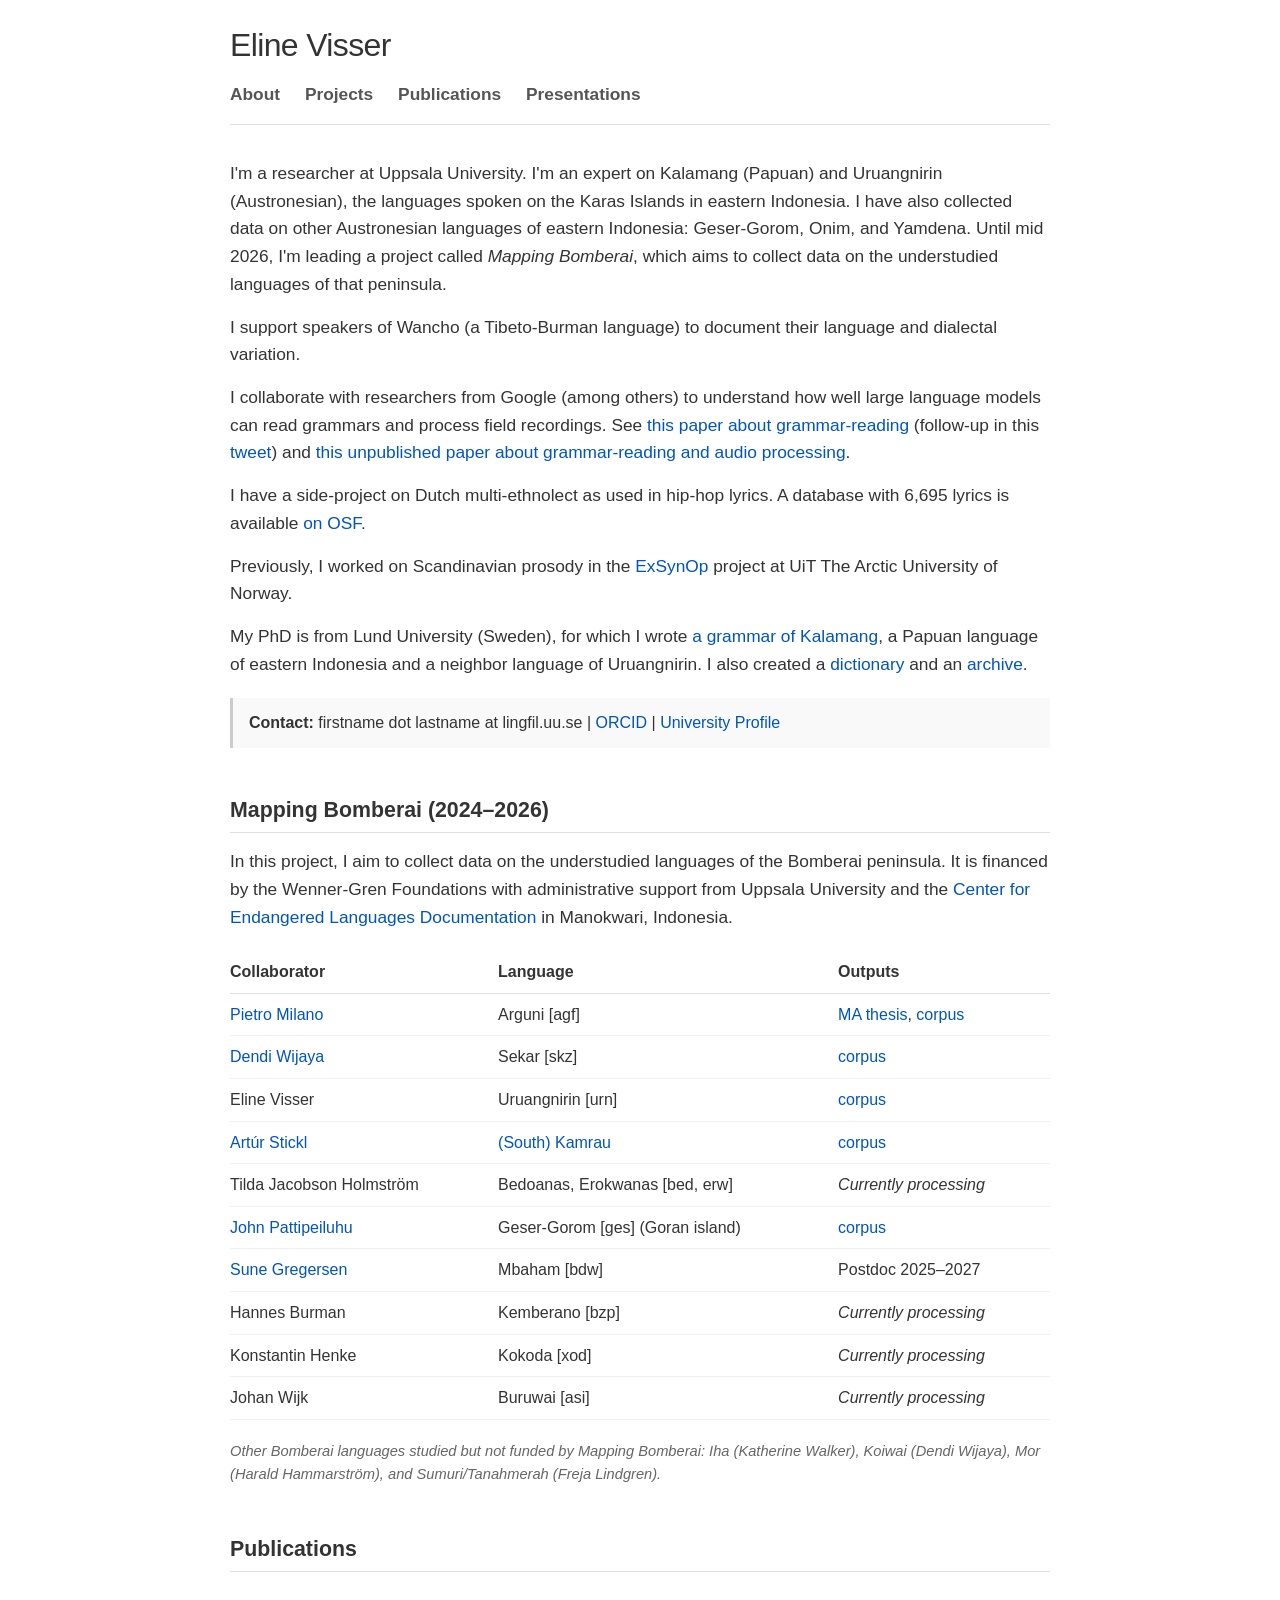
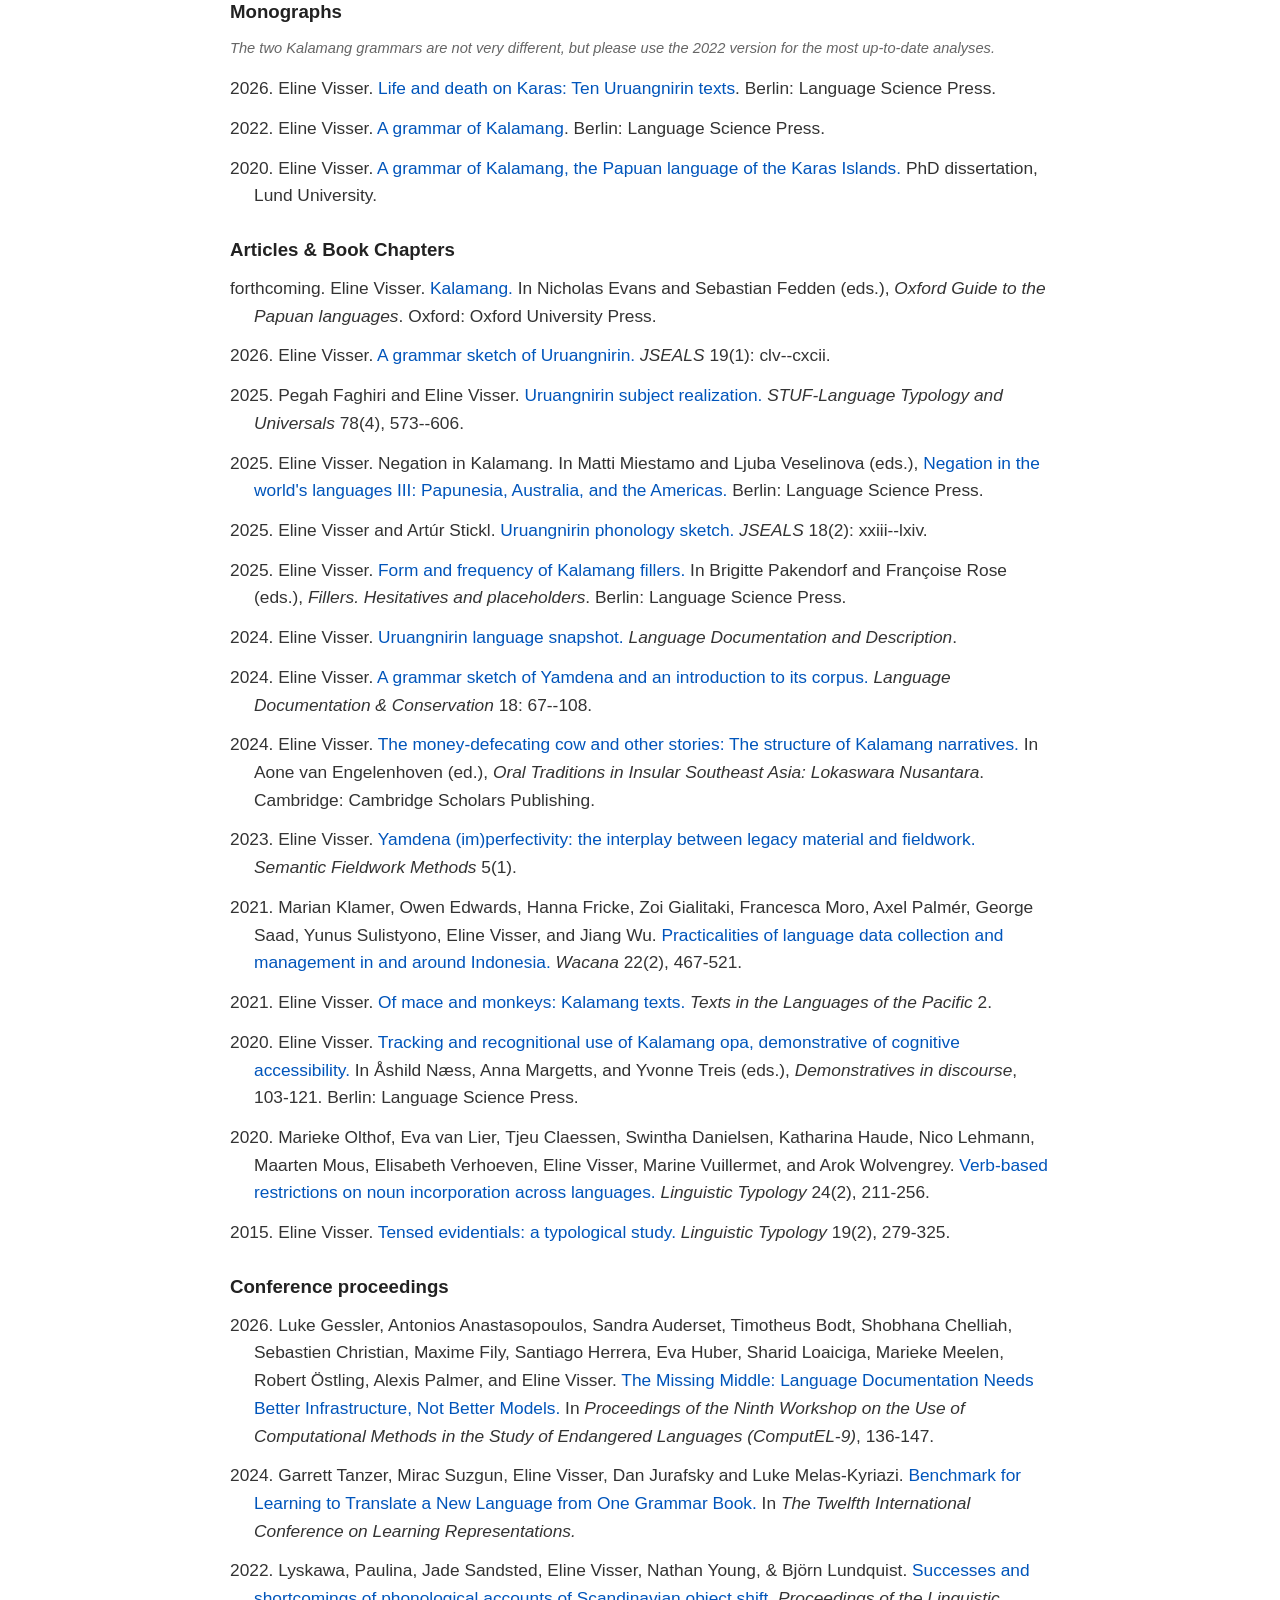
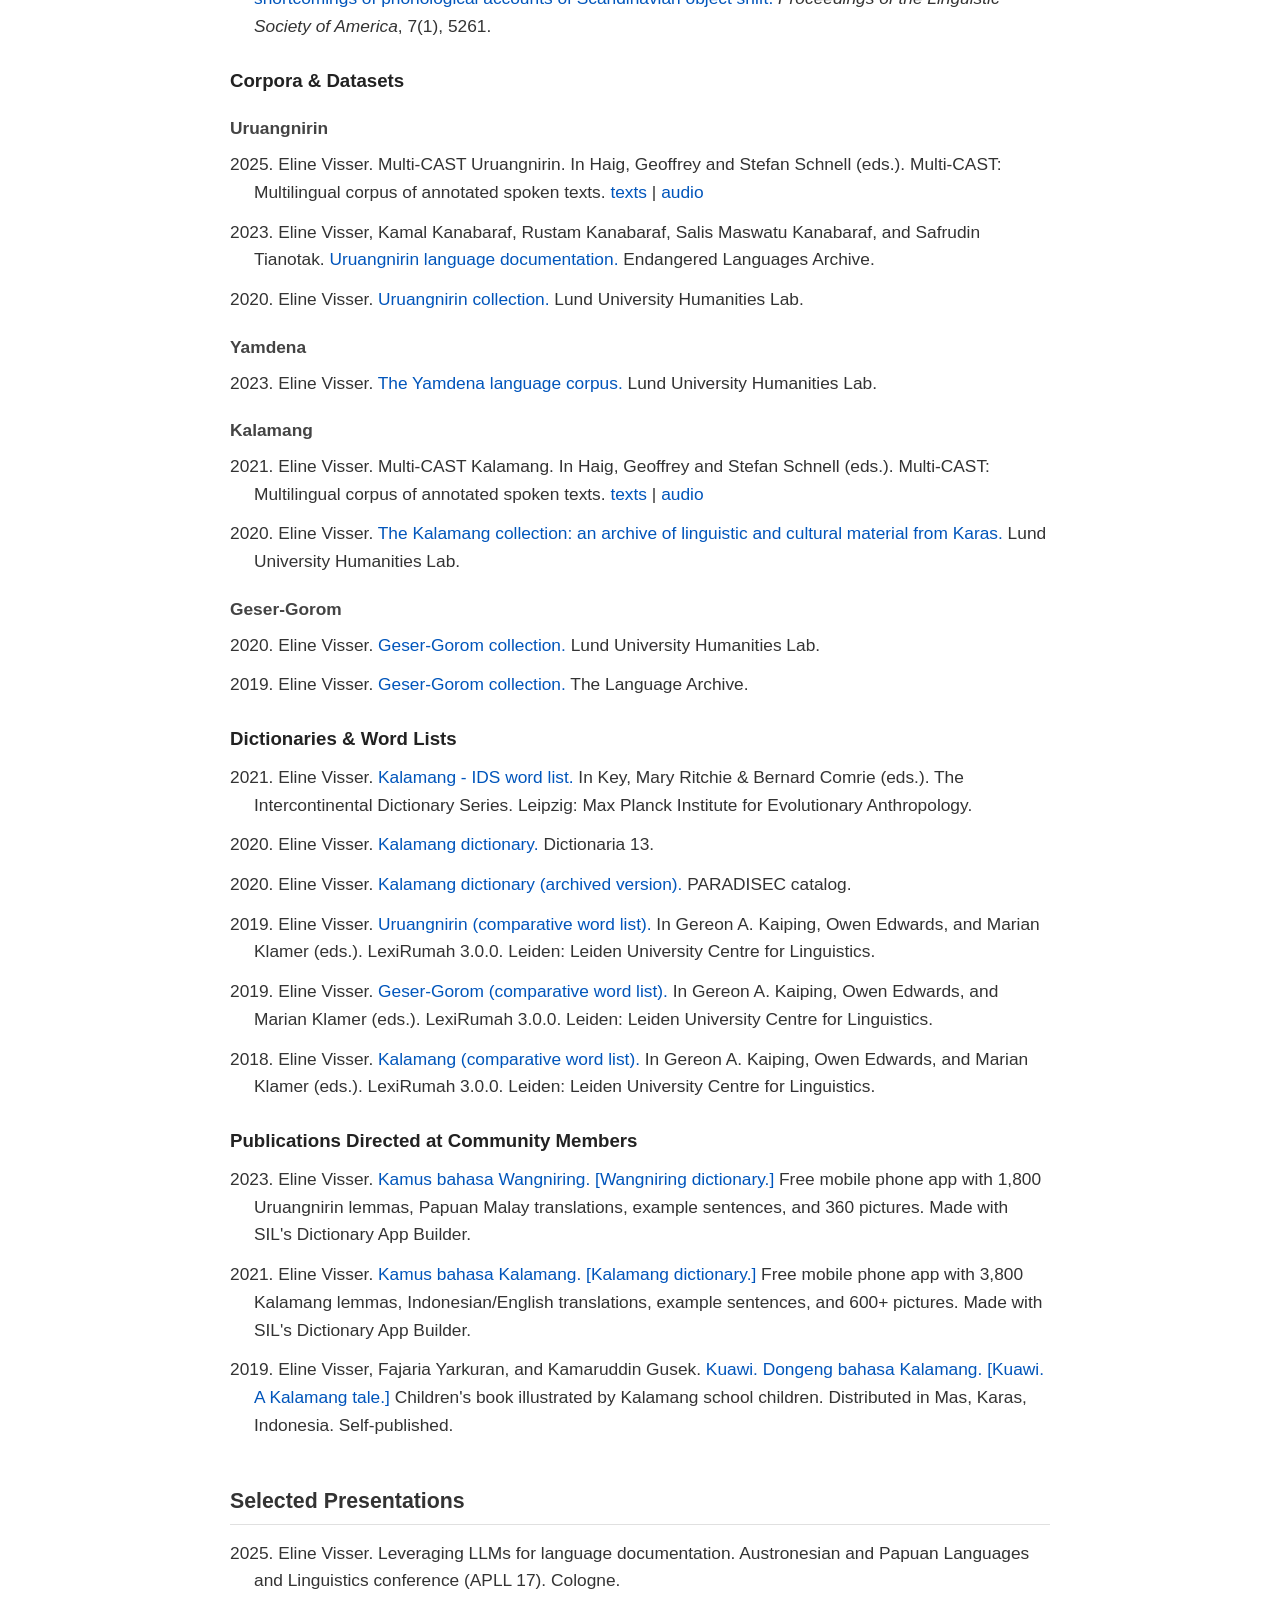
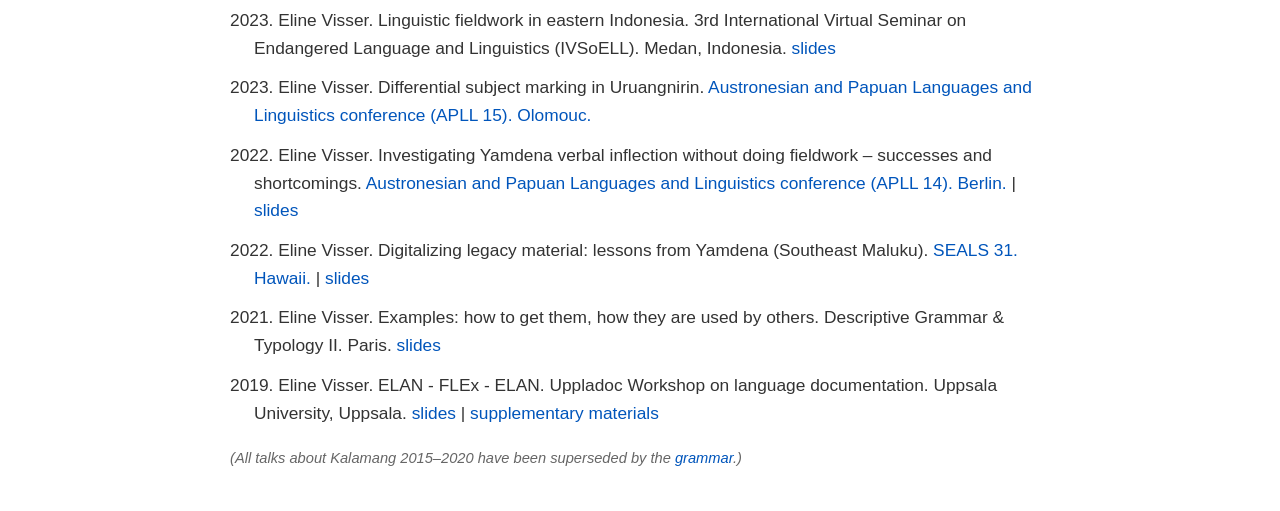
==== commit d0e76dc0: "conference papers" ====
--- a/index.html
+++ b/index.html
@@ -1,11 +1,17 @@
 <!DOCTYPE html>
 <html lang="en">
 
+  
 <head>
     <meta charset="UTF-8">
     <meta name="viewport" content="width=device-width, initial-scale=1.0">
     <title>Eline Visser - Academic Page</title>
     <link rel="stylesheet" type="text/css" href="/css/main.css">
+    <style>
+      section, h2 {
+      scroll-margin-top: 130px !important;
+                  }
+    </style>
 </head>
 
 <body>
@@ -135,13 +141,19 @@
                 <li>2024. Eline Visser. <a href="https://hdl.handle.net/10125/74789" target="_blank" rel="noopener noreferrer">A grammar sketch of Yamdena and an introduction to its corpus.</a> <em>Language Documentation & Conservation</em> 18: 67--108.</li>
                 <li>2024. Eline Visser. <a href="https://www.cambridgescholars.com/product/978-1-5275-6051-2/" target="_blank" rel="noopener noreferrer">The money-defecating cow and other stories: The structure of Kalamang narratives.</a> In Aone van Engelenhoven (ed.), <em>Oral Traditions in Insular Southeast Asia: Lokaswara Nusantara</em>. Cambridge: Cambridge Scholars Publishing.</li>
                 <li>2023. Eline Visser. <a href="https://ojs.library.ubc.ca/index.php/storyboards/issue/view/183154" target="_blank" rel="noopener noreferrer">Yamdena (im)perfectivity: the interplay between legacy material and fieldwork.</a> <em>Semantic Fieldwork Methods</em> 5(1).</li>
-                <li>2022. Lyskawa, Paulina, Jade Sandsted, Eline Visser, Nathan Young, & Björn Lundquist. <a href="https://doi.org/10.3765/plsa.v7i1.5261" target="_blank" rel="noopener noreferrer">Successes and shortcomings of phonological accounts of Scandinavian object shift.</a> <em>Proceedings of the Linguistic Society of America</em>, 7(1), 5261.</li>
                 <li>2021. Marian Klamer, Owen Edwards, Hanna Fricke, Zoi Gialitaki, Francesca Moro, Axel Palmér, George Saad, Yunus Sulistyono, Eline Visser, and Jiang Wu. <a href="https://wacana.ui.ac.id/index.php/wjhi/issue/view/54/showToc" target="_blank" rel="noopener noreferrer">Practicalities of language data collection and management in and around Indonesia.</a> <em>Wacana</em> 22(2), 467-521.</li>
                 <li>2021. Eline Visser. <a href="https://www.langlxmelanesia.com/tilp" target="_blank" rel="noopener noreferrer">Of mace and monkeys: Kalamang texts.</a> <em>Texts in the Languages of the Pacific</em> 2.</li>
                 <li>2020. Eline Visser. <a href="https://zenodo.org/record/4054814" target="_blank" rel="noopener noreferrer">Tracking and recognitional use of Kalamang opa, demonstrative of cognitive accessibility.</a> In Åshild Næss, Anna Margetts, and Yvonne Treis (eds.), <em>Demonstratives in discourse</em>, 103-121. Berlin: Language Science Press.</li>
                 <li>2020. Marieke Olthof, Eva van Lier, Tjeu Claessen, Swintha Danielsen, Katharina Haude, Nico Lehmann, Maarten Mous, Elisabeth Verhoeven, Eline Visser, Marine Vuillermet, and Arok Wolvengrey. <a href="https://www.degruyter.com/document/doi/10.1515/lingty-2020-2054/html" target="_blank" rel="noopener noreferrer">Verb-based restrictions on noun incorporation across languages.</a> <em>Linguistic Typology</em> 24(2), 211-256.</li>
                 <li>2015. Eline Visser. <a href="https://www.degruyter.com/document/doi/10.1515/lingty-2015-0009/html" target="_blank" rel="noopener noreferrer">Tensed evidentials: a typological study.</a> <em>Linguistic Typology</em> 19(2), 279-325.</li>
             </ul>
+
+            <h3>Conference proceedings</h3>
+            <ul class="bib-list">     
+              <li>2026. Luke Gessler, Antonios Anastasopoulos, Sandra Auderset, Timotheus Bodt, Shobhana Chelliah, Sebastien Christian, Maxime Fily, Santiago Herrera, Eva Huber, Sharid Loaiciga, Marieke Meelen, Robert Östling, Alexis Palmer, and Eline Visser. <a href="https://aclanthology.org/2026.computel-1.15/" target="_blank" rel="noopener noreferrer">The Missing Middle: Language Documentation Needs Better Infrastructure, Not Better Models.</a> In <em>Proceedings of the Ninth Workshop on the Use of Computational Methods in the Study of Endangered Languages (ComputEL-9)</em>, 136-147.</li>
+              <li>2024. Garrett Tanzer, Mirac Suzgun, Eline Visser, Dan Jurafsky and Luke Melas-Kyriazi. <a href="https://proceedings.iclr.cc/paper_files/paper/2024/hash/52d63f9e4b81f866bf69fb3c834aad47-Abstract-Conference.html" target="_blank" rel="noopener noreferrer"> Benchmark for Learning to Translate a New Language from One Grammar Book.</a> In <em>The Twelfth International Conference on Learning Representations.</em></li>
+              <li>2022. Lyskawa, Paulina, Jade Sandsted, Eline Visser, Nathan Young, & Björn Lundquist. <a href="https://doi.org/10.3765/plsa.v7i1.5261" target="_blank" rel="noopener noreferrer">Successes and shortcomings of phonological accounts of Scandinavian object shift.</a> <em>Proceedings of the Linguistic Society of America</em>, 7(1), 5261.</li>
+            </ul>  
 
             <h3>Corpora & Datasets</h3>
             
--- a/css/main.css
+++ b/css/main.css
@@ -40,6 +40,15 @@
 nav ul li, footer ul li {
     display: inline-block;
     margin-right: 20px;
+}
+
+/* Fix header overlap on anchor clicks */
+section {
+    scroll-margin-top: 110px;
+}
+
+h2 {
+    scroll-margin-top: 110px;
 }
 
 /* Links & Interactivity */
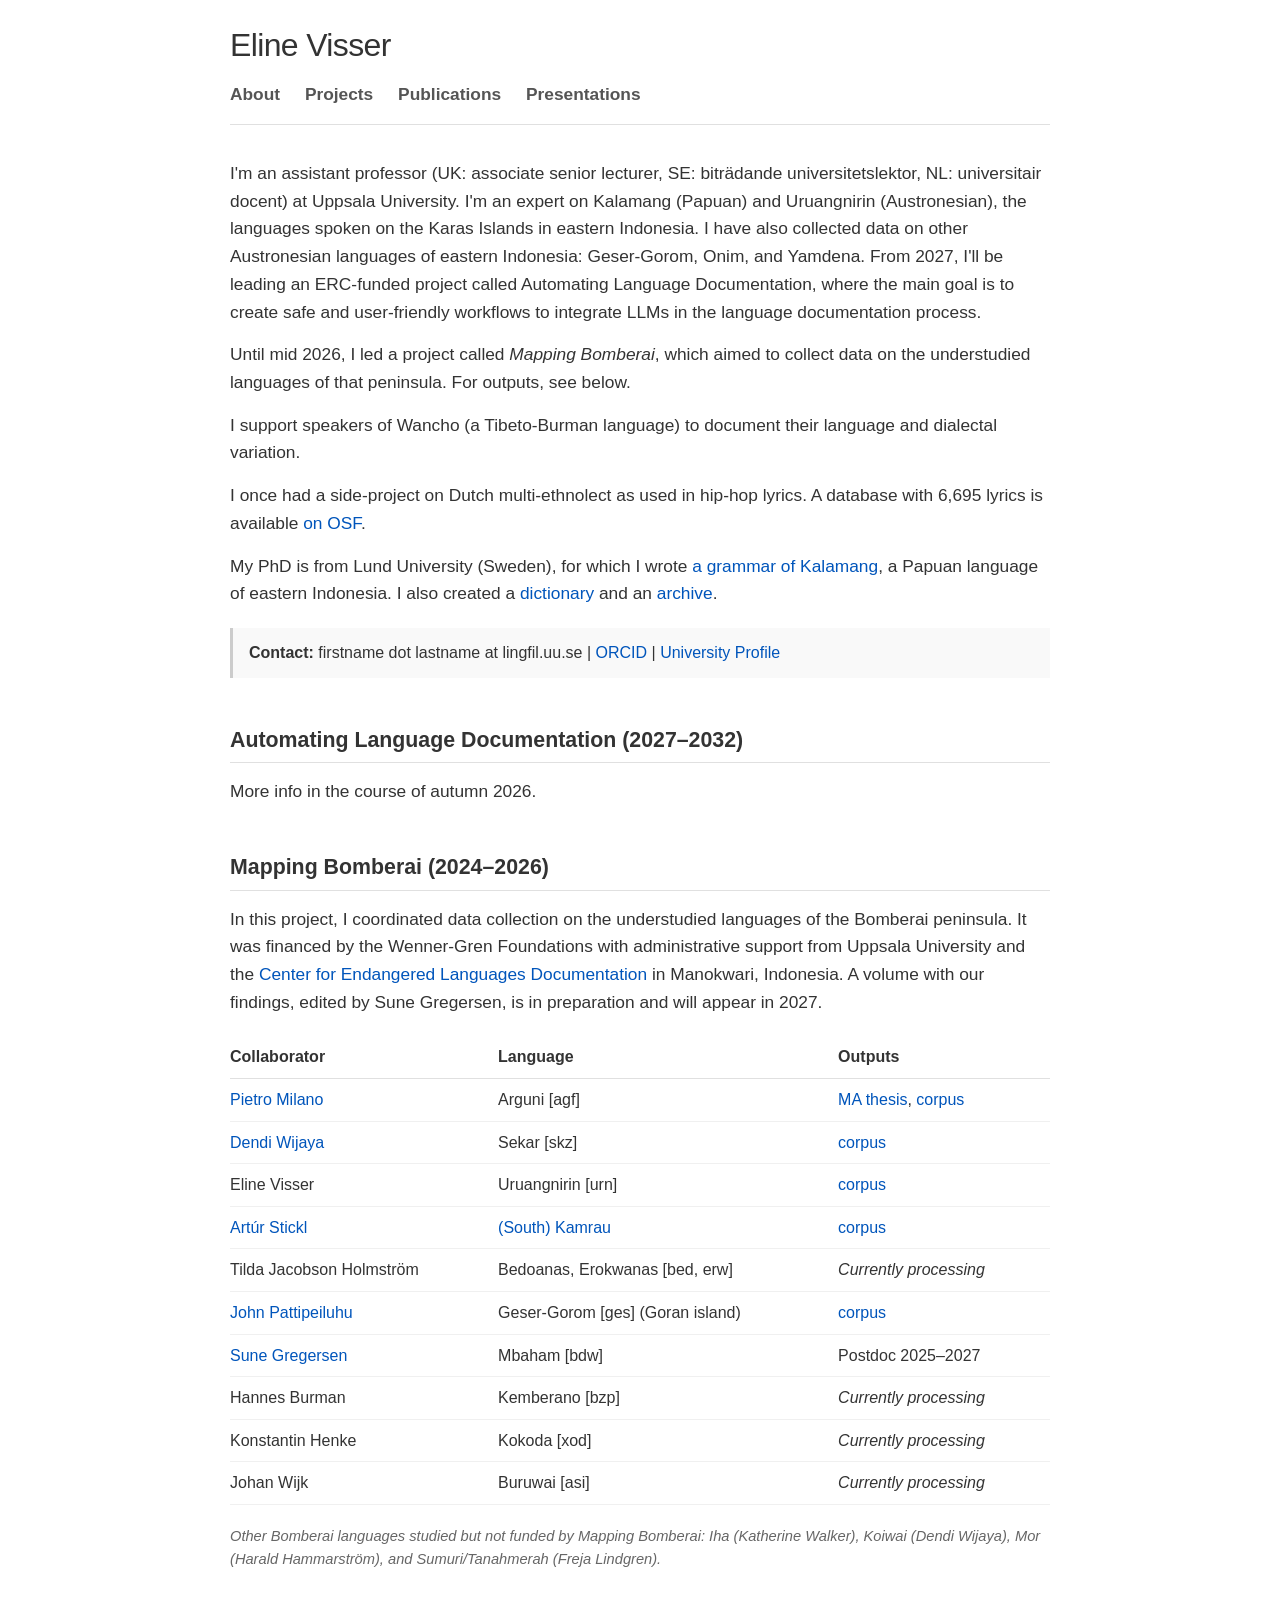
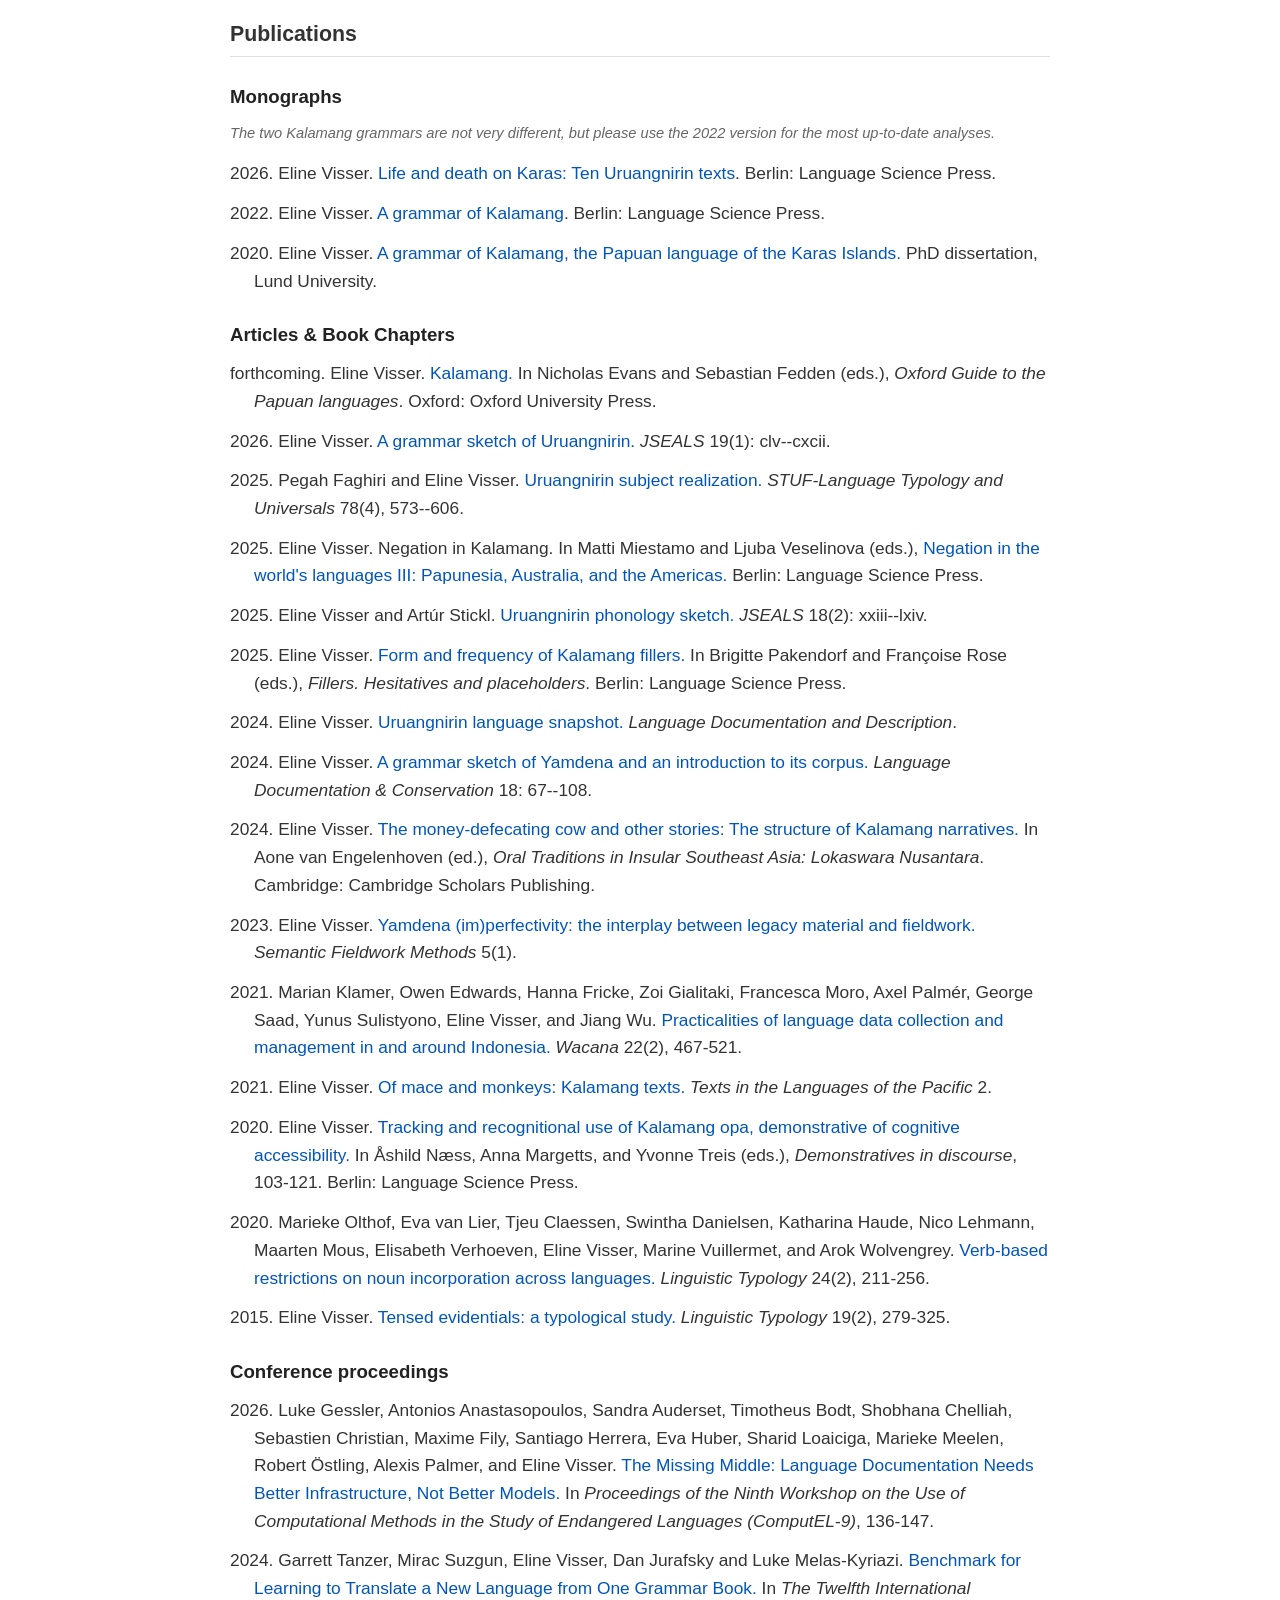
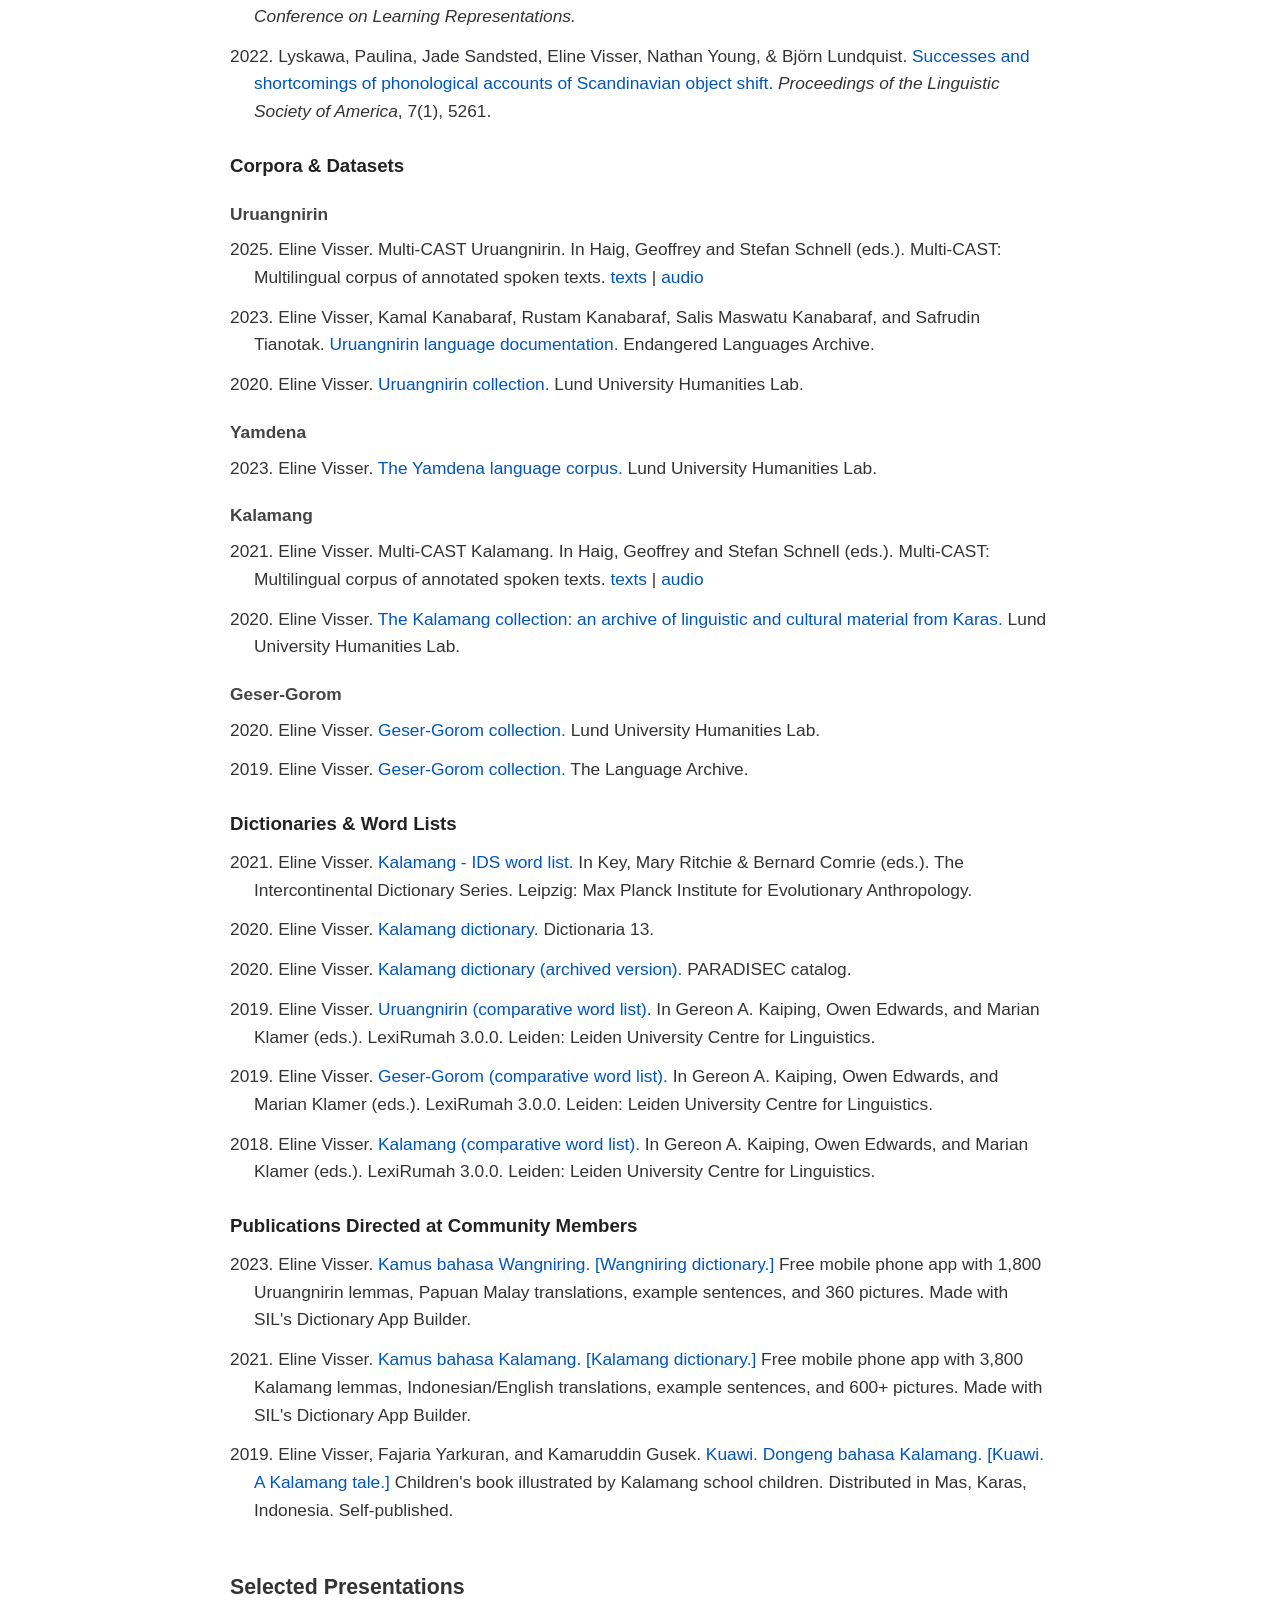
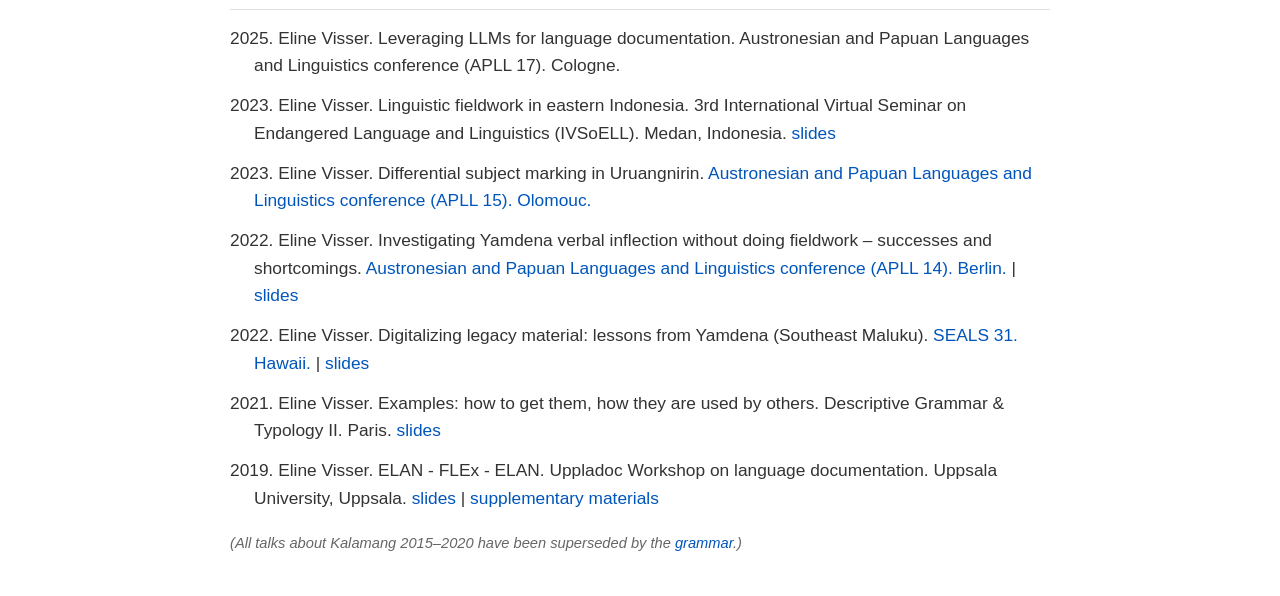
==== commit a7893049: "intro" ====
--- a/index.html
+++ b/index.html
@@ -30,17 +30,19 @@
 
     <main>
         <section id="about">
-            <p>I'm a researcher at Uppsala University. I'm an expert on Kalamang (Papuan) and Uruangnirin (Austronesian), the languages spoken on the Karas Islands in eastern Indonesia. I have also collected data on other Austronesian languages of eastern Indonesia: Geser-Gorom, Onim, and Yamdena. Until mid 2026, I'm leading a project called <em>Mapping Bomberai</em>, which aims to collect data on the understudied languages of that peninsula.</p>
+            <p>I'm an assistant professor (UK: associate senior lecturer, SE: biträdande universitetslektor, NL: universitair docent) at Uppsala University. I'm an expert on Kalamang (Papuan) and Uruangnirin (Austronesian), the languages spoken on the Karas Islands in eastern Indonesia. I have also collected data on other Austronesian languages of eastern Indonesia: Geser-Gorom, Onim, and Yamdena. From 2027, I'll be leading an ERC-funded project called Automating Language Documentation, where the main goal is to create safe and user-friendly workflows to integrate LLMs in the language documentation process.</p>
+              
+            <p>Until mid 2026, I led a project called <em>Mapping Bomberai</em>, which aimed to collect data on the understudied languages of that peninsula. For outputs, see below.</p>
 
             <p>I support speakers of Wancho (a Tibeto-Burman language) to document their language and dialectal variation.</p>
 
-            <p>I collaborate with researchers from Google (among others) to understand how well large language models can read grammars and process field recordings. See <a href="https://doi.org/10.48550/arXiv.2309.16575" target="_blank" rel="noopener noreferrer">this paper about grammar-reading</a> (follow-up in this <a href="https://twitter.com/jeffdean/status/1758149033473020081" target="_blank" rel="noopener noreferrer">tweet</a>) and <a href="https://openreview.net/forum?id=sjvz40tazX" target="_blank" rel="noopener noreferrer">this unpublished paper about grammar-reading and audio processing</a>.</p>
-
-            <p>I have a side-project on Dutch multi-ethnolect as used in hip-hop lyrics. A database with 6,695 lyrics is available <a href="https://osf.io/e5wjt/" target="_blank" rel="noopener noreferrer">on OSF</a>.</p>
-
-            <p>Previously, I worked on Scandinavian prosody in the <a href="https://en.uit.no/research/acqva/project?p_document_id=665279&pid=665743" target="_blank" rel="noopener noreferrer">ExSynOp</a> project at UiT The Arctic University of Norway.</p>
-
-            <p>My PhD is from Lund University (Sweden), for which I wrote <a href="https://langsci-press.org/catalog/book/344" target="_blank" rel="noopener noreferrer">a grammar of Kalamang</a>, a Papuan language of eastern Indonesia and a neighbor language of Uruangnirin. I also created a <a href="https://dictionaria.clld.org/contributions/kalamang" target="_blank" rel="noopener noreferrer">dictionary</a> and an <a href="http://hdl.handle.net/10050/00-0000-0000-0004-275A-A@view" target="_blank" rel="noopener noreferrer">archive</a>.</p>
+           <!-- <p>I collaborate with researchers from Google (among others) to understand how well large language models can read grammars and process field recordings. See <a href="https://doi.org/10.48550/arXiv.2309.16575" target="_blank" rel="noopener noreferrer">this paper about grammar-reading</a> (follow-up in this <a href="https://twitter.com/jeffdean/status/1758149033473020081" target="_blank" rel="noopener noreferrer">tweet</a>) and <a href="https://openreview.net/forum?id=sjvz40tazX" target="_blank" rel="noopener noreferrer">this unpublished paper about grammar-reading and audio processing</a>.</p>-->
+
+            <p>I once had a side-project on Dutch multi-ethnolect as used in hip-hop lyrics. A database with 6,695 lyrics is available <a href="https://osf.io/e5wjt/" target="_blank" rel="noopener noreferrer">on OSF</a>.</p>
+
+            <!--<p>Previously, I worked on Scandinavian prosody in the <a href="https://en.uit.no/research/acqva/project?p_document_id=665279&pid=665743" target="_blank" rel="noopener noreferrer">ExSynOp</a> project at UiT The Arctic University of Norway.</p>-->
+
+            <p>My PhD is from Lund University (Sweden), for which I wrote <a href="https://langsci-press.org/catalog/book/344" target="_blank" rel="noopener noreferrer">a grammar of Kalamang</a>, a Papuan language of eastern Indonesia. I also created a <a href="https://dictionaria.clld.org/contributions/kalamang" target="_blank" rel="noopener noreferrer">dictionary</a> and an <a href="http://hdl.handle.net/10050/00-0000-0000-0004-275A-A@view" target="_blank" rel="noopener noreferrer">archive</a>.</p>
 
             <div class="contact-info">
                 <strong>Contact:</strong> firstname dot lastname at lingfil.uu.se | 
@@ -50,8 +52,11 @@
         </section>
 
         <section id="projects">
+            <h2>Automating Language Documentation (2027–2032)</h2>
+            <p>More info in the course of autumn 2026.</p> 
+          
             <h2>Mapping Bomberai (2024–2026)</h2>
-            <p>In this project, I aim to collect data on the understudied languages of the Bomberai peninsula. It is financed by the Wenner-Gren Foundations with administrative support from Uppsala University and the <a href="https://celd.phil-fak.uni-koeln.de/" target="_blank" rel="noopener noreferrer">Center for Endangered Languages Documentation</a> in Manokwari, Indonesia.</p>
+            <p>In this project, I coordinated data collection on the understudied languages of the Bomberai peninsula. It was financed by the Wenner-Gren Foundations with administrative support from Uppsala University and the <a href="https://celd.phil-fak.uni-koeln.de/" target="_blank" rel="noopener noreferrer">Center for Endangered Languages Documentation</a> in Manokwari, Indonesia. A volume with our findings, edited by Sune Gregersen, is in preparation and will appear in 2027.</p>
 
             <table>
                 <thead>
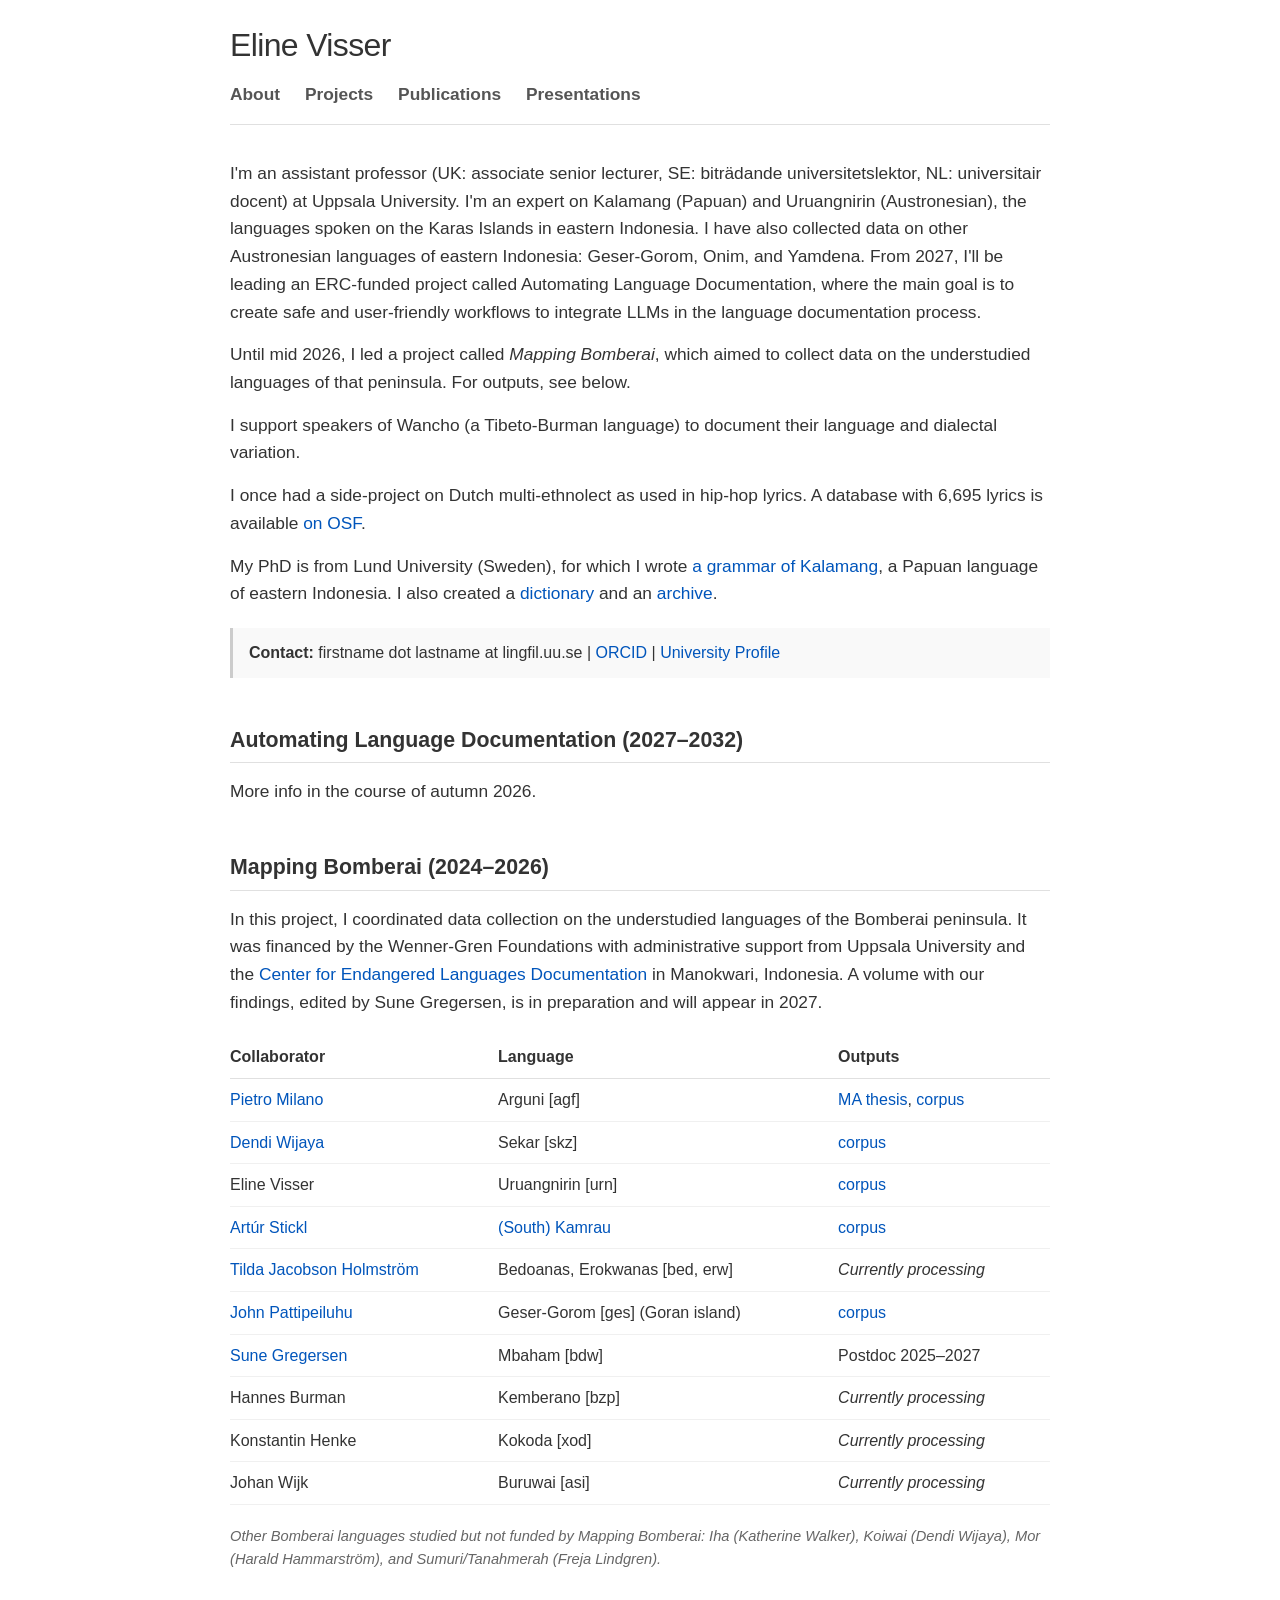
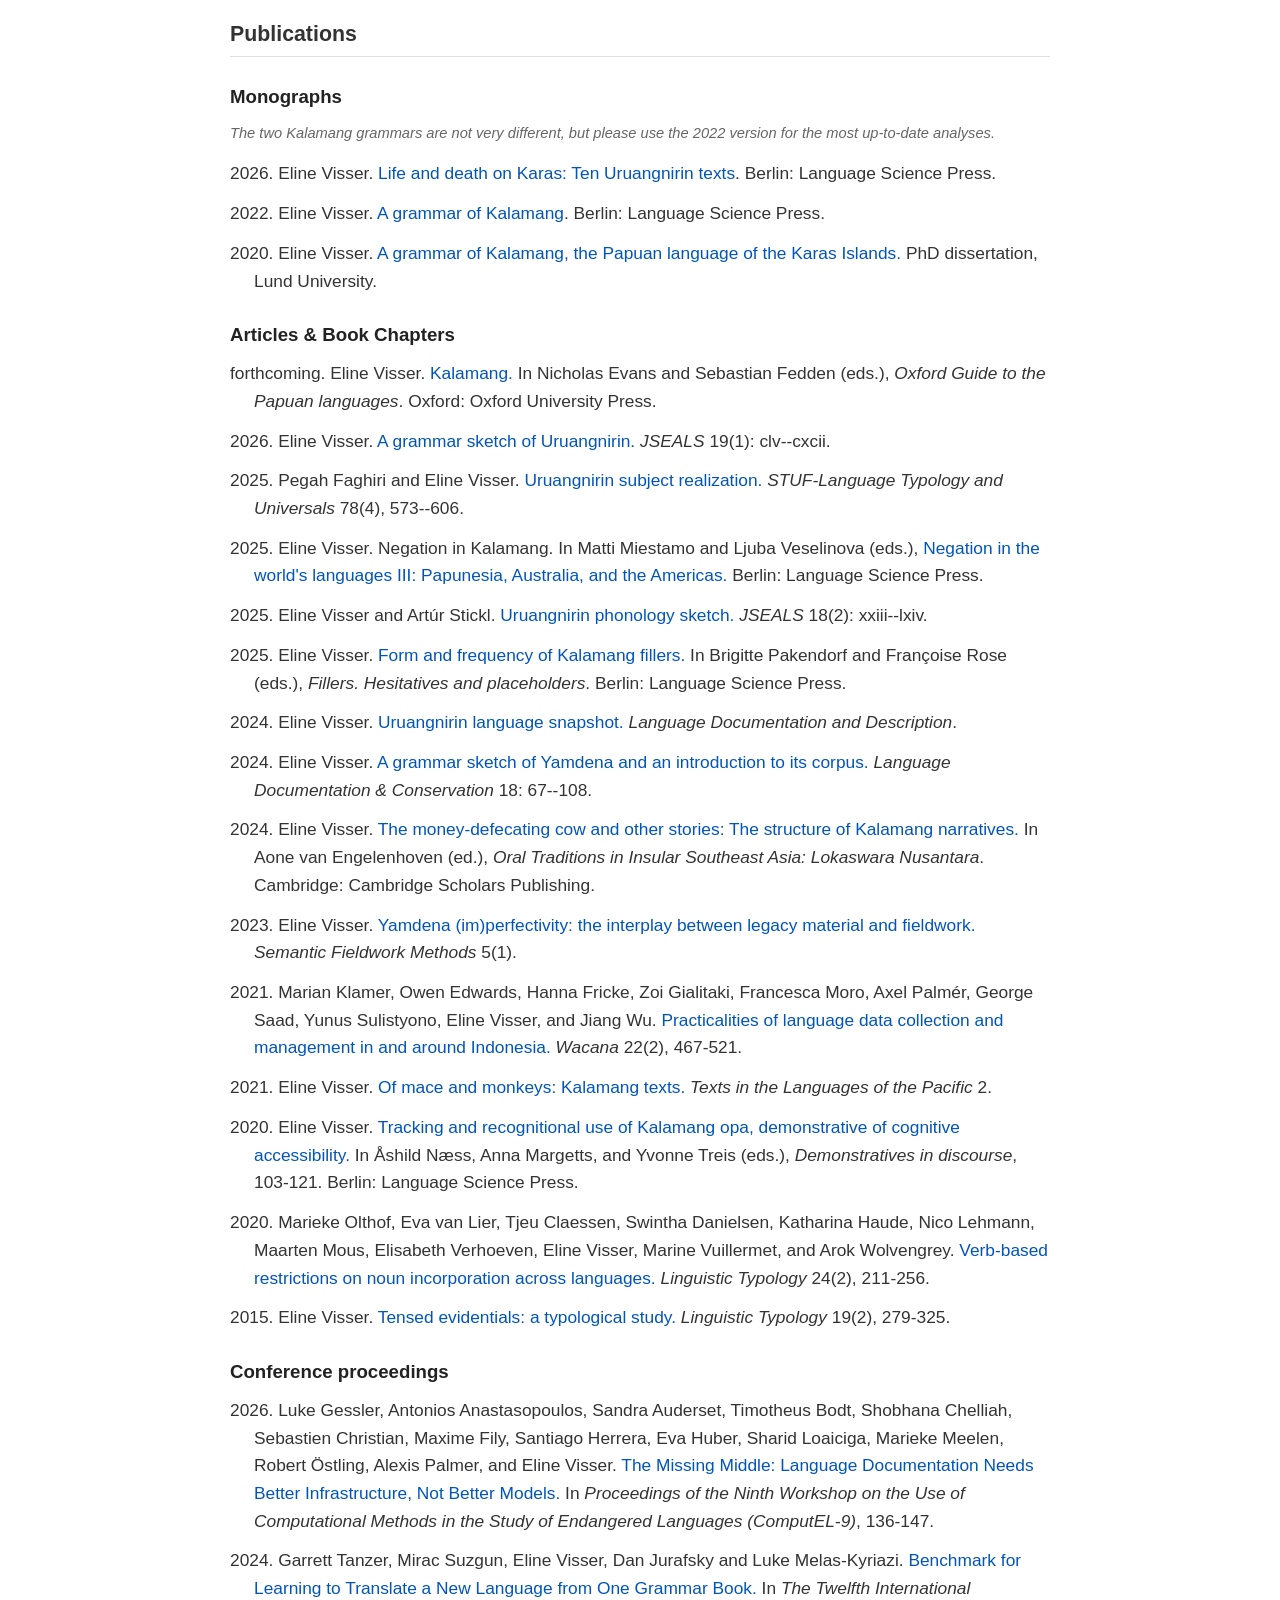
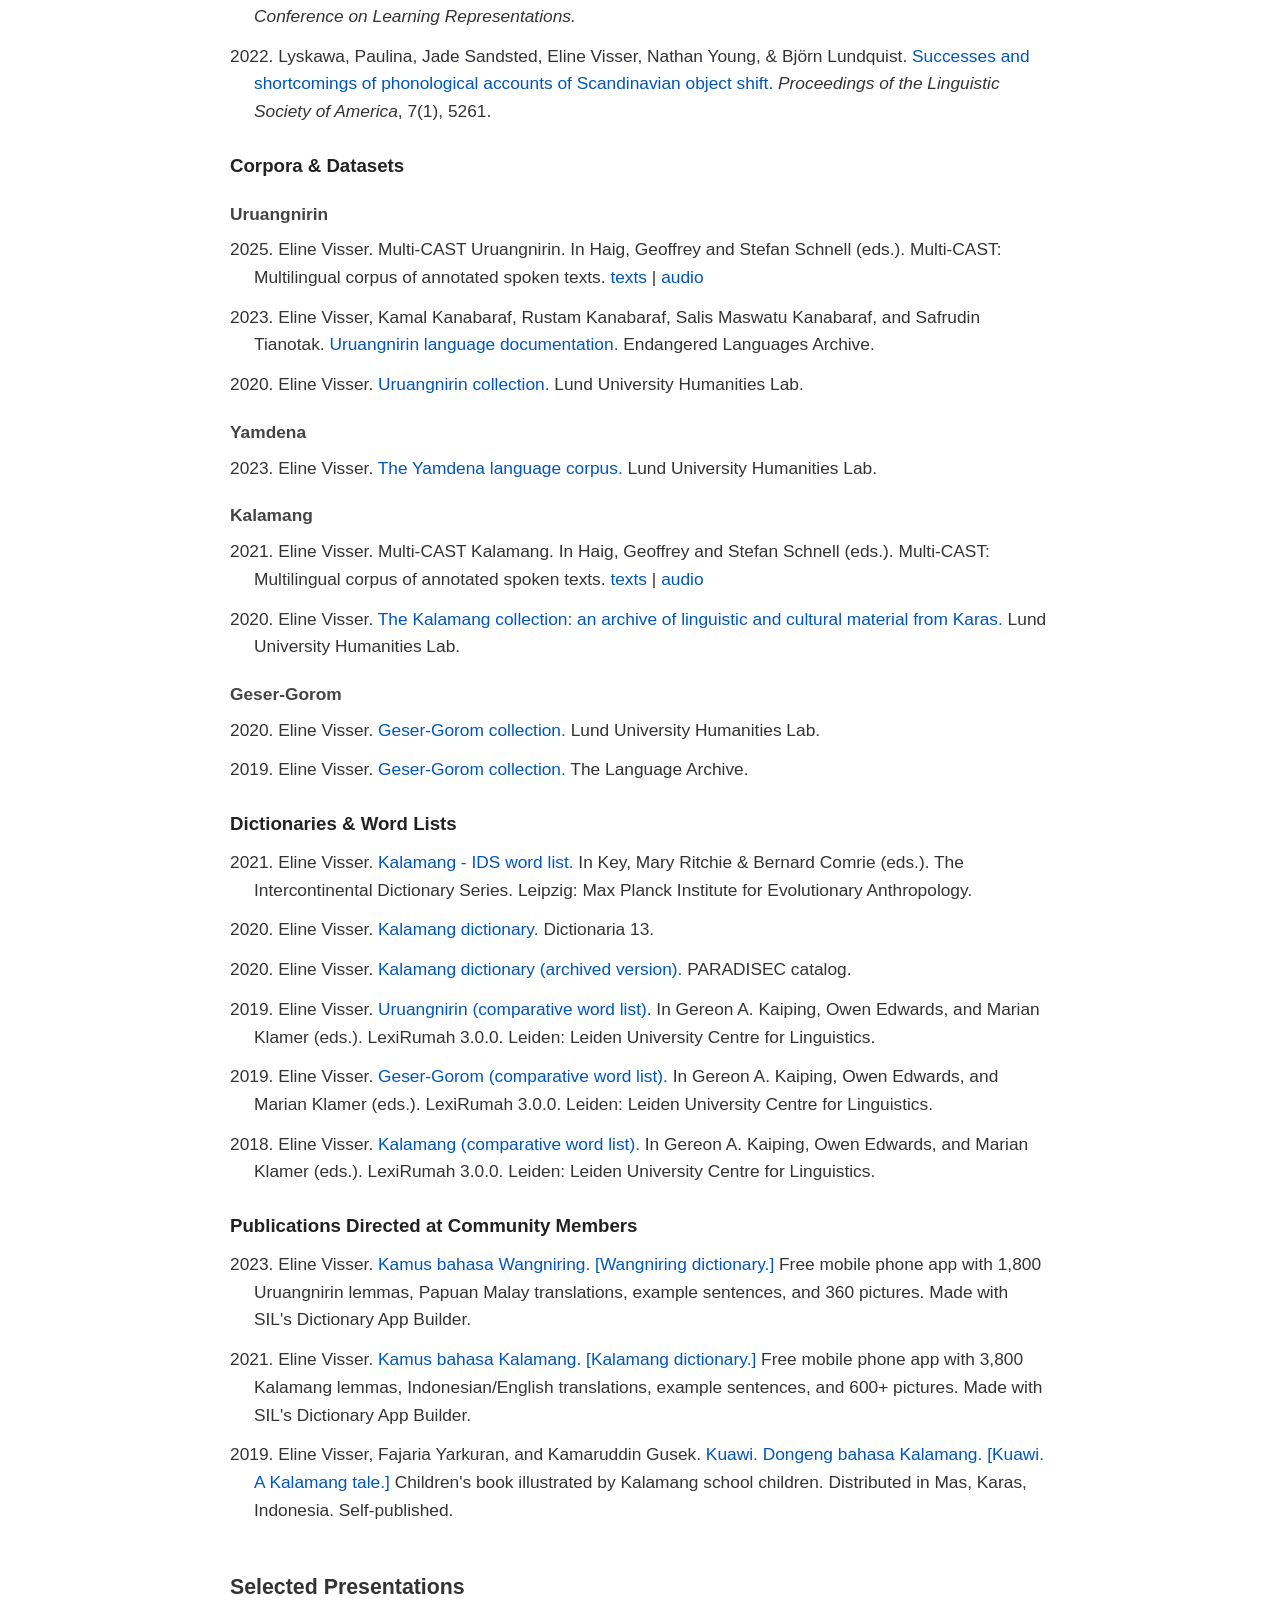
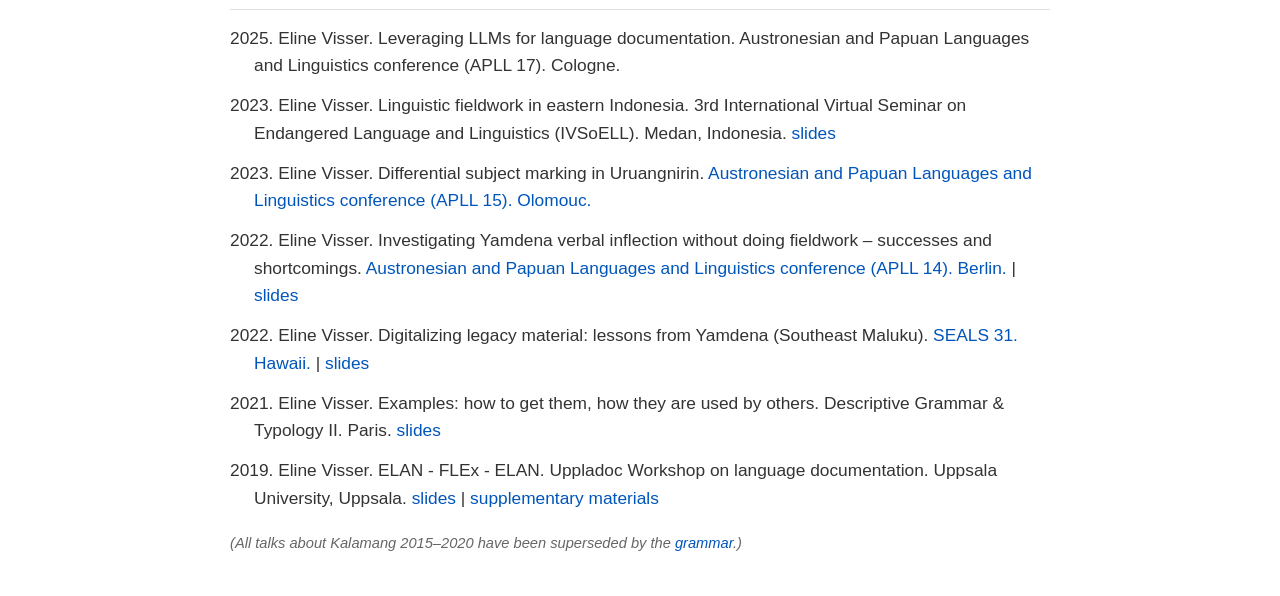
==== commit 4714a341: "link tilda" ====
--- a/index.html
+++ b/index.html
@@ -88,7 +88,7 @@
                         <td><a href="https://catalog.paradisec.org.au/collections/AS4" target="_blank" rel="noopener noreferrer">corpus</a></td>
                     </tr>
                     <tr>
-                        <td>Tilda Jacobson Holmström</td>
+                        <td><a href="https://www.uu.se/en/contact-and-organisation/staff?query=N26-1275" target="_blank" rel="noopener noreferrer">Tilda Jacobson Holmström</a></td>
                         <td>Bedoanas, Erokwanas [bed, erw]</td>
                         <td><em>Currently processing</em></td>
                     </tr>
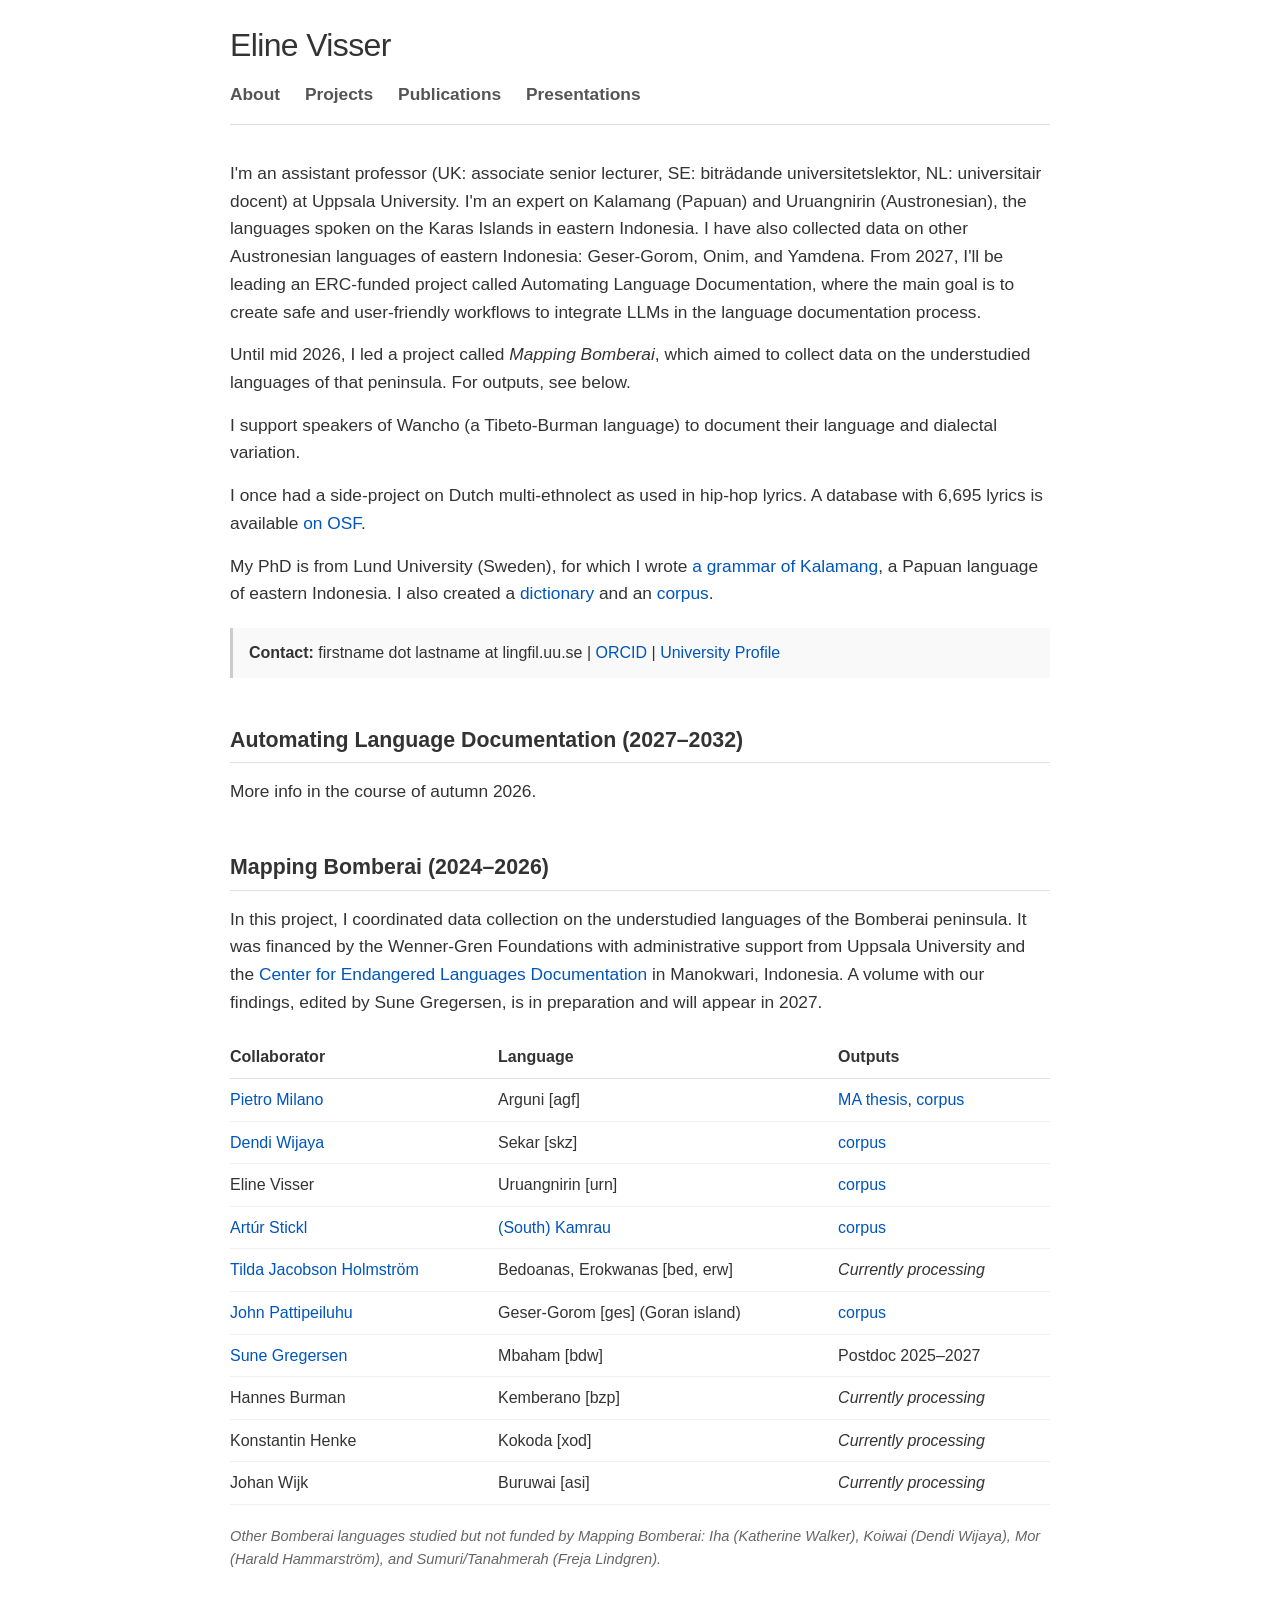
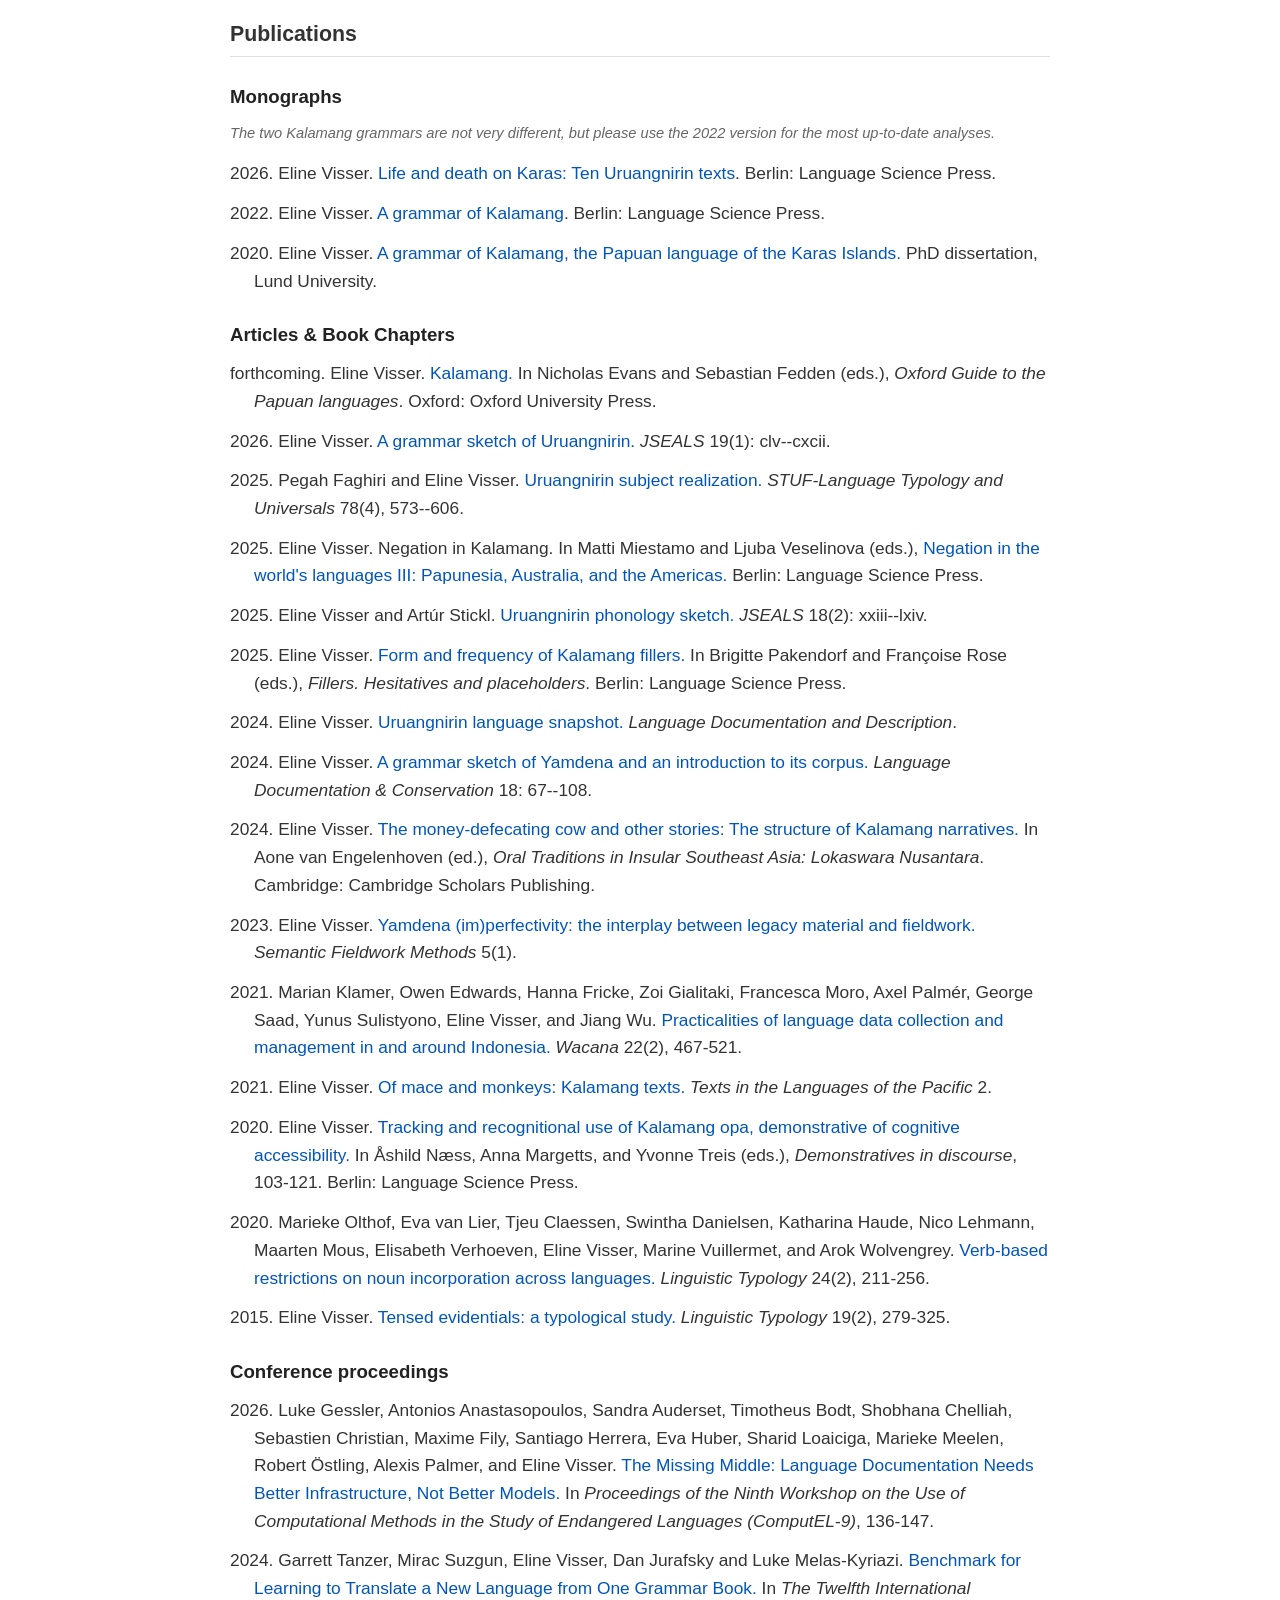
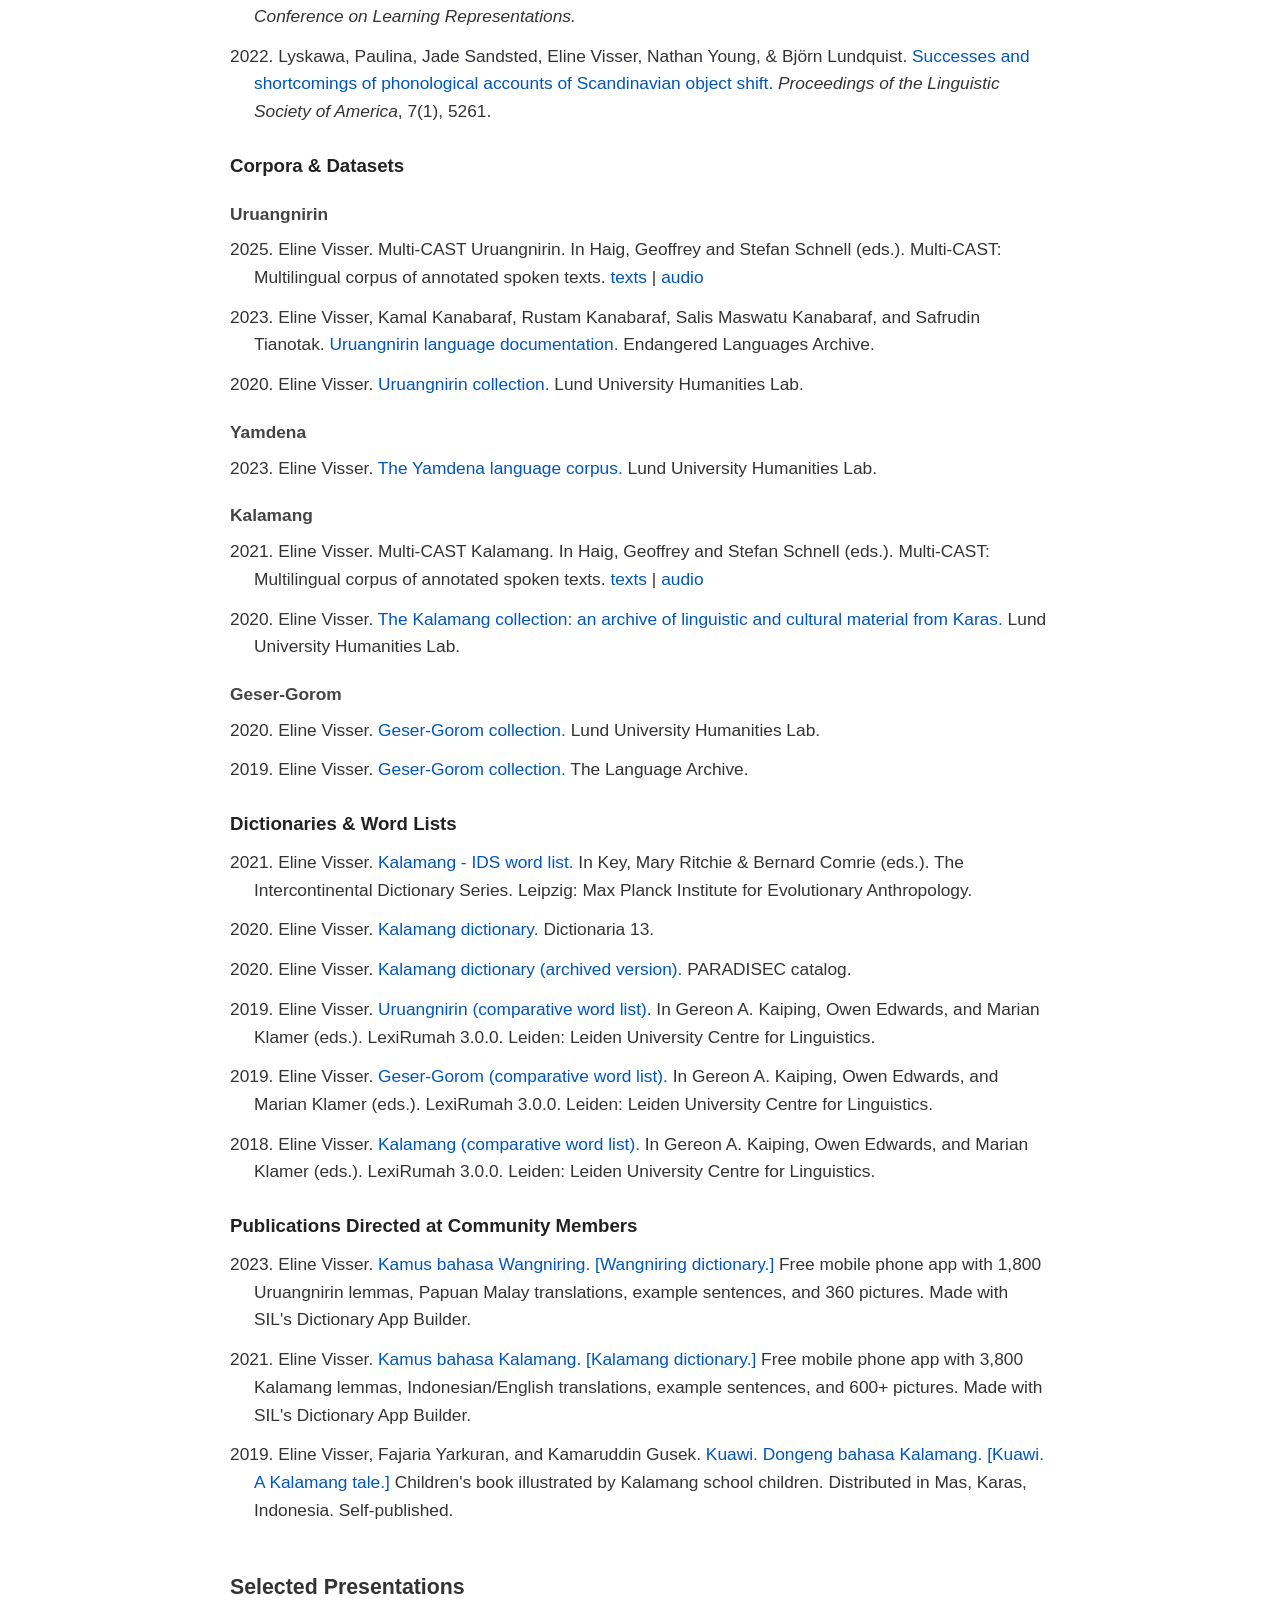
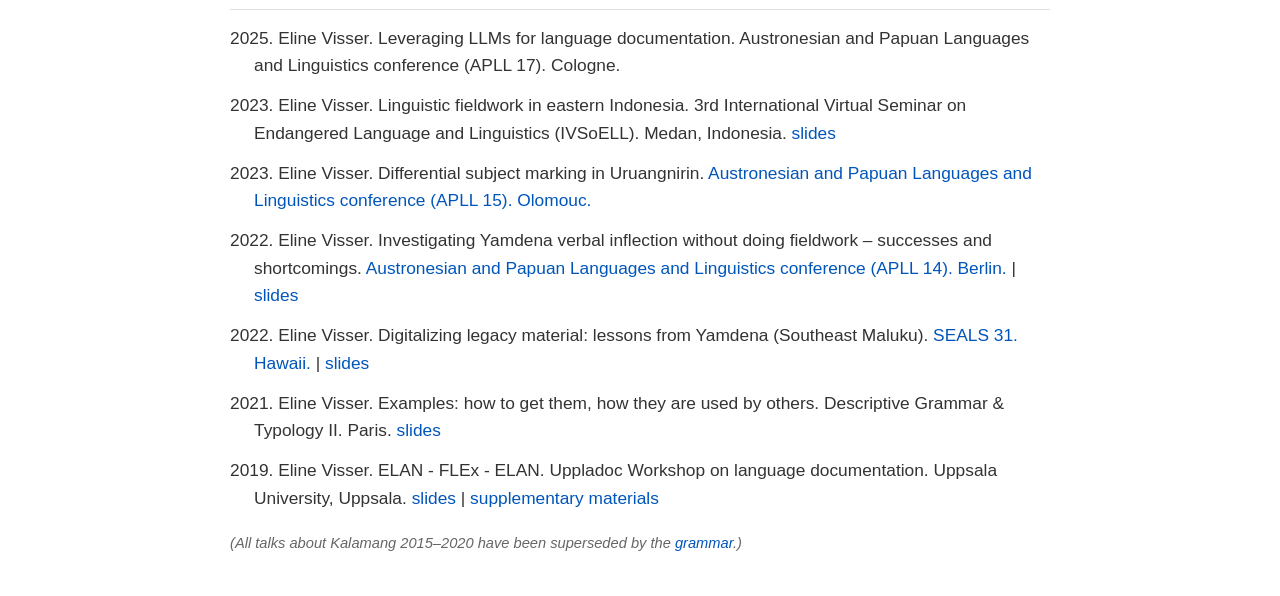
==== commit 70e018a6: "archive - corpus" ====
--- a/index.html
+++ b/index.html
@@ -42,7 +42,7 @@
 
             <!--<p>Previously, I worked on Scandinavian prosody in the <a href="https://en.uit.no/research/acqva/project?p_document_id=665279&pid=665743" target="_blank" rel="noopener noreferrer">ExSynOp</a> project at UiT The Arctic University of Norway.</p>-->
 
-            <p>My PhD is from Lund University (Sweden), for which I wrote <a href="https://langsci-press.org/catalog/book/344" target="_blank" rel="noopener noreferrer">a grammar of Kalamang</a>, a Papuan language of eastern Indonesia. I also created a <a href="https://dictionaria.clld.org/contributions/kalamang" target="_blank" rel="noopener noreferrer">dictionary</a> and an <a href="http://hdl.handle.net/10050/00-0000-0000-0004-275A-A@view" target="_blank" rel="noopener noreferrer">archive</a>.</p>
+            <p>My PhD is from Lund University (Sweden), for which I wrote <a href="https://langsci-press.org/catalog/book/344" target="_blank" rel="noopener noreferrer">a grammar of Kalamang</a>, a Papuan language of eastern Indonesia. I also created a <a href="https://dictionaria.clld.org/contributions/kalamang" target="_blank" rel="noopener noreferrer">dictionary</a> and an <a href="http://hdl.handle.net/10050/00-0000-0000-0004-275A-A@view" target="_blank" rel="noopener noreferrer">corpus</a>.</p>
 
             <div class="contact-info">
                 <strong>Contact:</strong> firstname dot lastname at lingfil.uu.se | 
